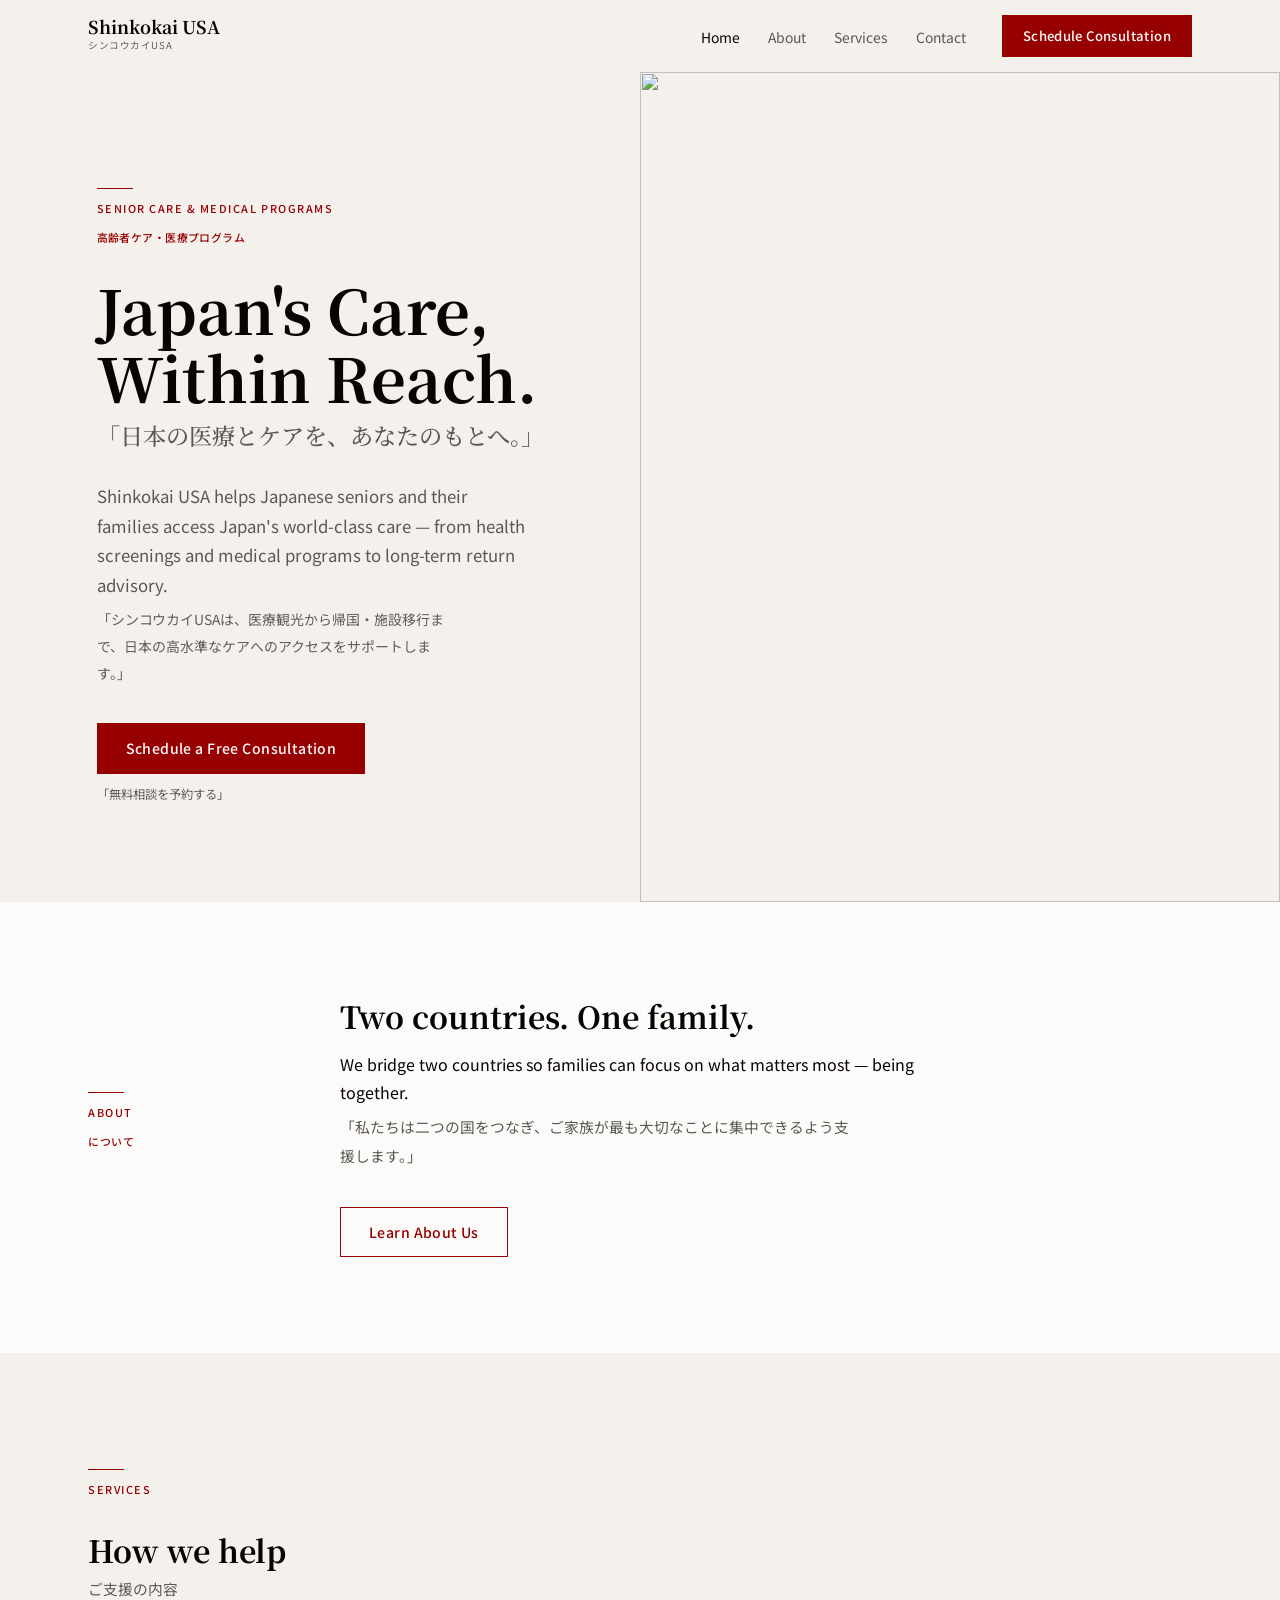
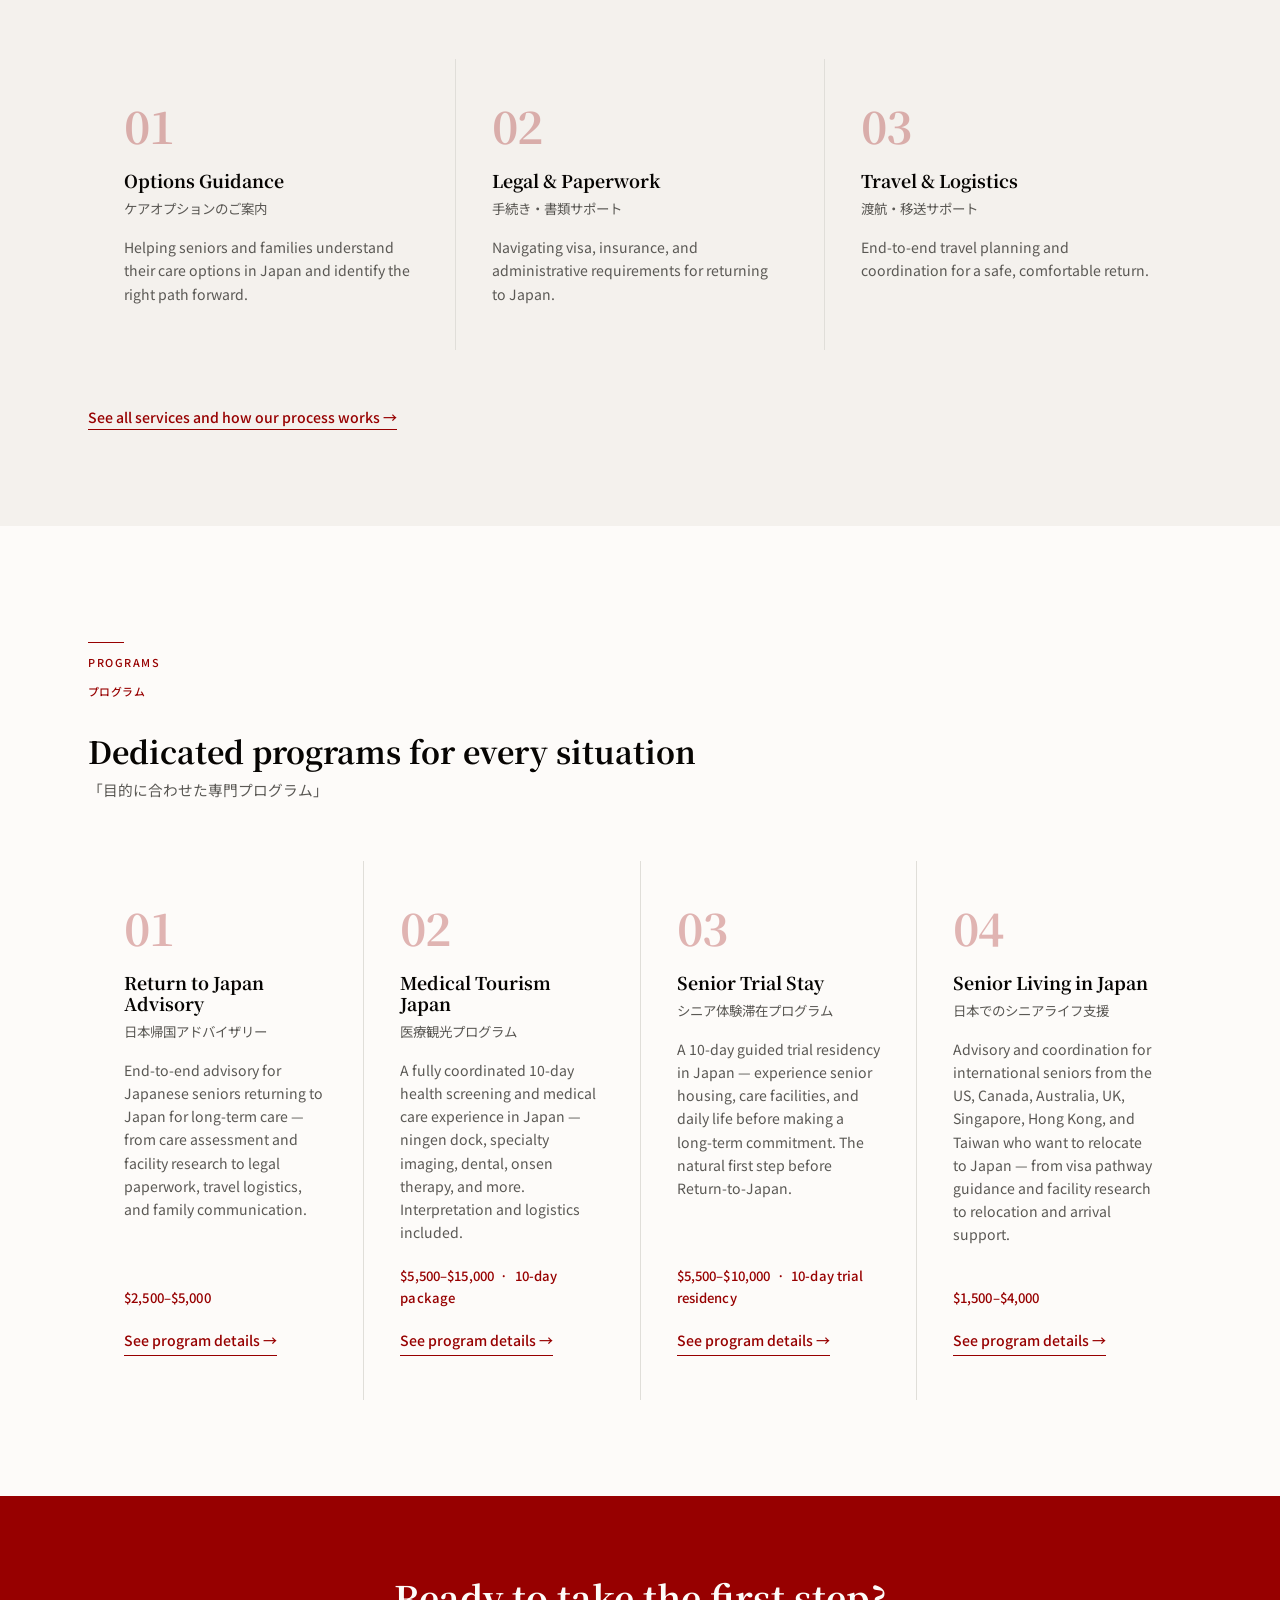
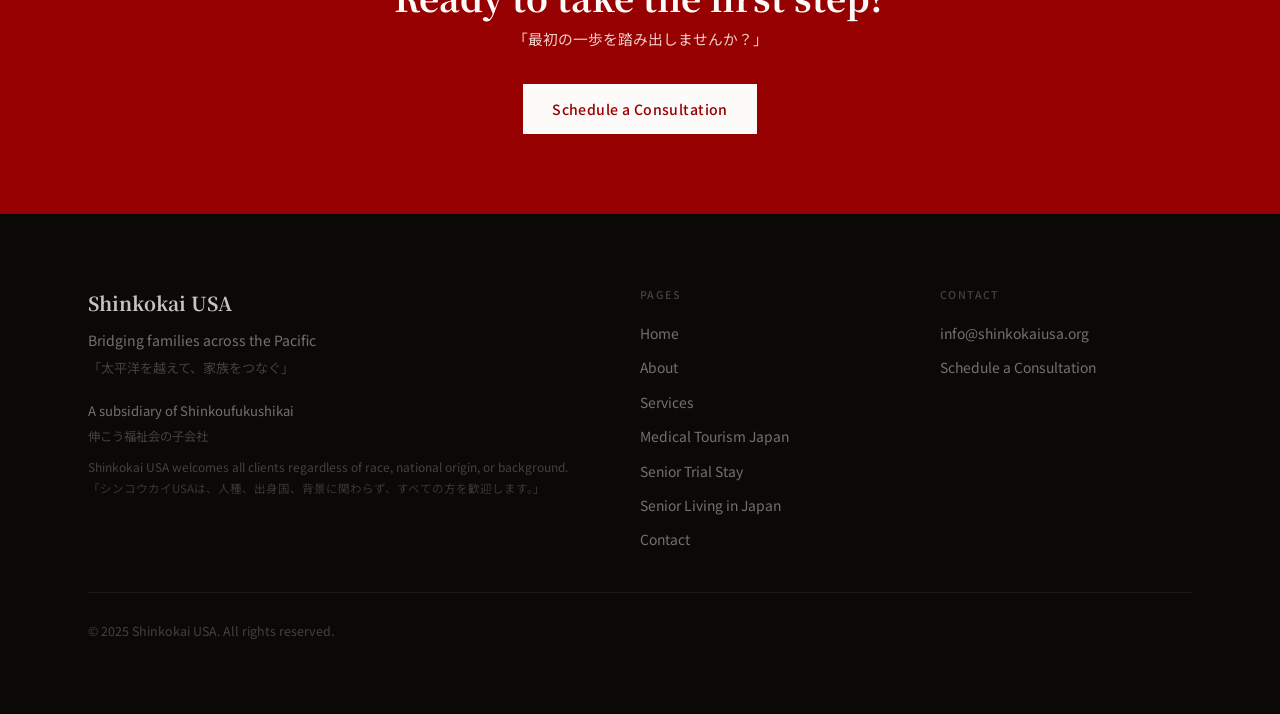
==== index.html @ 50899a68 "Add Senior Living in Japan page (fourth Tier 1 program) Create senior-living.html: 5-step advisory p" ====
<!DOCTYPE html>
<html lang="en">
<head>
  <meta charset="UTF-8">
  <meta name="viewport" content="width=device-width, initial-scale=1.0">
  <title>Shinkokai USA — Returning Home. With Dignity.</title>
  <meta name="description" content="Shinkokai USA helps Japanese seniors and their families navigate the journey back to Japan for senior care. Free consultation available in English and Japanese.">
  <link rel="preconnect" href="https://fonts.googleapis.com">
  <link rel="preconnect" href="https://fonts.gstatic.com" crossorigin>
  <link href="https://fonts.googleapis.com/css2?family=Noto+Sans+JP:wght@400;500;700&family=Noto+Serif+JP:wght@400;500;700&display=swap" rel="stylesheet">
  <link rel="stylesheet" href="css/style.css">
</head>
<body class="page-home">

  <!-- Navigation -->
  <header class="site-header" id="site-header" role="banner">
    <nav class="nav" aria-label="Main navigation">
      <div class="nav__inner container">
        <a href="index.html" class="nav__logo" aria-label="Shinkokai USA — home">
          <span class="nav__logo-en">Shinkokai USA</span>
          <span class="nav__logo-ja" lang="ja">シンコウカイUSA</span>
        </a>
        <button
          class="nav__hamburger"
          id="nav-hamburger"
          aria-expanded="false"
          aria-controls="nav-menu"
          aria-label="Open navigation menu"
        >
          <span></span>
          <span></span>
          <span></span>
        </button>
        <div class="nav__menu" id="nav-menu">
          <ul class="nav__links" role="list">
            <li><a href="index.html">Home</a></li>
            <li><a href="about.html">About</a></li>
            <li><a href="services.html">Services</a></li>
            <li><a href="contact.html">Contact</a></li>
          </ul>
          <a href="contact.html" class="btn btn--primary nav__cta">Schedule Consultation</a>
        </div>
        <div class="nav__backdrop" id="nav-backdrop" aria-hidden="true"></div>
      </div>
    </nav>
  </header>

  <main>

    <!-- Hero -->
    <section class="hero" aria-label="Introduction">
      <div class="hero__content container">
        <div class="hero__text">
          <span class="hero__eyebrow">Senior Care &amp; Medical Programs<br><span lang="ja" style="letter-spacing:0.04em;">高齢者ケア・医療プログラム</span></span>
          <h1 class="hero__h1">Japan's Care,<br>Within Reach.</h1>
          <p class="hero__h1-ja" lang="ja">「日本の医療とケアを、あなたのもとへ。」</p>
          <p class="hero__sub">Shinkokai USA helps Japanese seniors and their families access Japan's world-class care — from health screenings and medical programs to long-term return advisory.</p>
          <p class="hero__sub-ja lang-ja" lang="ja">「シンコウカイUSAは、医療観光から帰国・施設移行まで、日本の高水準なケアへのアクセスをサポートします。」</p>
          <div class="hero__actions">
            <a href="contact.html" class="btn btn--primary">Schedule a Free Consultation</a>
            <span class="hero__cta-ja" lang="ja">「無料相談を予約する」</span>
          </div>
        </div>
      </div>
      <div class="hero__image" aria-hidden="true">
        <img
          src="https://placehold.co/900x700/e8e0d8/999999?text=Photo"
          alt=""
          width="900"
          height="700"
          loading="eager"
        >
      </div>
    </section>

    <!-- About Brief -->
    <section class="home-about reveal" aria-label="About Shinkokai USA">
      <div class="container">
        <div class="home-about__inner">
          <div class="home-about__label-col">
            <span class="label" aria-hidden="true">About<br><span lang="ja" style="letter-spacing:0.06em;">について</span></span>
          </div>
          <div class="home-about__body">
            <h2>Two countries. One family.</h2>
            <p>We bridge two countries so families can focus on what matters most — being together.</p>
            <p class="lang-ja" lang="ja">「私たちは二つの国をつなぎ、ご家族が最も大切なことに集中できるよう支援します。」</p>
            <a href="about.html" class="btn btn--outline" style="margin-top: 8px;">Learn About Us</a>
          </div>
        </div>
      </div>
    </section>

    <!-- Services Preview -->
    <section class="services-preview" aria-label="Our services">
      <div class="container">
        <div class="services-preview__header reveal">
          <span class="label">Services</span>
          <h2>How we help</h2>
          <p class="lang-ja" lang="ja">ご支援の内容</p>
        </div>
        <div class="service-grid">
          <article class="service-card reveal">
            <p class="service-card__num" aria-hidden="true">01</p>
            <h3 class="service-card__title">Options Guidance</h3>
            <p class="service-card__title-ja lang-ja" lang="ja">ケアオプションのご案内</p>
            <p class="service-card__desc">Helping seniors and families understand their care options in Japan and identify the right path forward.</p>
          </article>
          <article class="service-card reveal reveal-d1">
            <p class="service-card__num" aria-hidden="true">02</p>
            <h3 class="service-card__title">Legal &amp; Paperwork</h3>
            <p class="service-card__title-ja lang-ja" lang="ja">手続き・書類サポート</p>
            <p class="service-card__desc">Navigating visa, insurance, and administrative requirements for returning to Japan.</p>
          </article>
          <article class="service-card reveal reveal-d2">
            <p class="service-card__num" aria-hidden="true">03</p>
            <h3 class="service-card__title">Travel &amp; Logistics</h3>
            <p class="service-card__title-ja lang-ja" lang="ja">渡航・移送サポート</p>
            <p class="service-card__desc">End-to-end travel planning and coordination for a safe, comfortable return.</p>
          </article>
        </div>
        <p class="services-cta-link reveal">
          <a href="services.html">See all services and how our process works &rarr;</a>
        </p>
      </div>
    </section>

    <!-- Programs Preview -->
    <section class="programs-preview" aria-label="Our programs">
      <div class="container">
        <div class="programs-preview__header reveal">
          <span class="label">Programs<br><span lang="ja" style="letter-spacing:0.04em;">プログラム</span></span>
          <h2>Dedicated programs for every situation</h2>
          <p class="lang-ja" lang="ja">「目的に合わせた専門プログラム」</p>
        </div>
        <div class="program-grid">

          <article class="program-card reveal">
            <p class="program-card__num" aria-hidden="true">01</p>
            <h3 class="program-card__title">Return to Japan Advisory</h3>
            <p class="program-card__title-ja lang-ja" lang="ja">日本帰国アドバイザリー</p>
            <p class="program-card__desc">End-to-end advisory for Japanese seniors returning to Japan for long-term care — from care assessment and facility research to legal paperwork, travel logistics, and family communication.</p>
            <p class="program-card__price">$2,500–$5,000</p>
            <a href="services.html" class="program-card__link">See program details →</a>
          </article>

          <article class="program-card reveal reveal-d1">
            <p class="program-card__num" aria-hidden="true">02</p>
            <h3 class="program-card__title">Medical Tourism Japan</h3>
            <p class="program-card__title-ja lang-ja" lang="ja">医療観光プログラム</p>
            <p class="program-card__desc">A fully coordinated 10-day health screening and medical care experience in Japan — ningen dock, specialty imaging, dental, onsen therapy, and more. Interpretation and logistics included.</p>
            <p class="program-card__price">$5,500–$15,000 &nbsp;·&nbsp; 10-day package</p>
            <a href="medical-tourism.html" class="program-card__link">See program details →</a>
          </article>

          <article class="program-card reveal reveal-d2">
            <p class="program-card__num" aria-hidden="true">03</p>
            <h3 class="program-card__title">Senior Trial Stay</h3>
            <p class="program-card__title-ja lang-ja" lang="ja">シニア体験滞在プログラム</p>
            <p class="program-card__desc">A 10-day guided trial residency in Japan — experience senior housing, care facilities, and daily life before making a long-term commitment. The natural first step before Return-to-Japan.</p>
            <p class="program-card__price">$5,500–$10,000 &nbsp;·&nbsp; 10-day trial residency</p>
            <a href="trial-stay.html" class="program-card__link">See program details →</a>
          </article>

          <article class="program-card reveal reveal-d3">
            <p class="program-card__num" aria-hidden="true">04</p>
            <h3 class="program-card__title">Senior Living in Japan</h3>
            <p class="program-card__title-ja lang-ja" lang="ja">日本でのシニアライフ支援</p>
            <p class="program-card__desc">Advisory and coordination for international seniors from the US, Canada, Australia, UK, Singapore, Hong Kong, and Taiwan who want to relocate to Japan — from visa pathway guidance and facility research to relocation and arrival support.</p>
            <p class="program-card__price">$1,500–$4,000</p>
            <a href="senior-living.html" class="program-card__link">See program details →</a>
          </article>

        </div>
      </div>
    </section>

    <!-- CTA Banner -->
    <section class="cta-banner reveal" aria-label="Schedule a consultation">
      <div class="container">
        <div class="cta-banner__inner">
          <h2>Ready to take the first step?</h2>
          <p class="lang-ja" lang="ja">「最初の一歩を踏み出しませんか？」</p>
          <a href="contact.html" class="btn btn--light">Schedule a Consultation</a>
        </div>
      </div>
    </section>

  </main>

  <!-- Footer -->
  <footer class="site-footer" role="contentinfo">
    <div class="container">
      <div class="footer__top">
        <div class="footer__brand-col">
          <p class="footer__brand-name">Shinkokai USA</p>
          <p class="footer__tagline">Bridging families across the Pacific</p>
          <p class="footer__tagline-ja" lang="ja">「太平洋を越えて、家族をつなぐ」</p>
          <p class="footer__partner">A subsidiary of Shinkoufukushikai</p>
          <p class="footer__partner-ja" lang="ja">伸こう福祉会の子会社</p>
          <p class="footer__nondiscrim">Shinkokai USA welcomes all clients regardless of race, national origin, or background.</p>
          <p class="footer__nondiscrim-ja" lang="ja">「シンコウカイUSAは、人種、出身国、背景に関わらず、すべての方を歓迎します。」</p>
        </div>
        <div>
          <p class="footer__col-title">Pages</p>
          <nav aria-label="Footer navigation">
            <div class="footer__nav-links">
              <a href="index.html">Home</a>
              <a href="about.html">About</a>
              <a href="services.html">Services</a>
              <a href="medical-tourism.html">Medical Tourism Japan</a>
              <a href="trial-stay.html">Senior Trial Stay</a>
              <a href="senior-living.html">Senior Living in Japan</a>
              <a href="contact.html">Contact</a>
            </div>
          </nav>
        </div>
        <div>
          <p class="footer__col-title">Contact</p>
          <div class="footer__nav-links">
            <a href="mailto:info@shinkokaiusa.org">info@shinkokaiusa.org</a>
            <a href="contact.html">Schedule a Consultation</a>
          </div>
        </div>
      </div>
      <div class="footer__bottom">
        <p>&copy; 2025 Shinkokai USA. All rights reserved.</p>
      </div>
    </div>
  </footer>

  <script src="js/main.js"></script>
</body>
</html>
---- css/style.css ----
/* ================================================================
   Shinkokai USA — Shared Stylesheet
   ================================================================ */

/* === Design Tokens ======================================== */
:root {
  --crimson:       oklch(42% 0.18  29);
  --crimson-dark:  oklch(36% 0.17  29);
  --crimson-tint:  oklch(96% 0.025 29);

  --surface:       oklch(99% 0.004 80);
  --surface-alt:   oklch(96% 0.007 80);
  --border:        oklch(90% 0.007 80);

  --text:          oklch(12% 0.008 80);
  --text-mid:      oklch(46% 0.006 80);
  --text-muted:    oklch(48% 0.005 80);

  --footer-bg:     oklch(14% 0.008 80);
  --footer-text:   oklch(82% 0.004 80);
  --footer-mid:    oklch(55% 0.004 80);
  --footer-muted:  oklch(38% 0.004 80);
  --footer-border: oklch(22% 0.006 80);

  --font-serif: 'Noto Serif JP', 'Georgia', serif;
  --font-sans:  'Noto Sans JP', system-ui, sans-serif;

  --space-h:   clamp(20px, 4vw, 48px);
  --section-v: clamp(60px, 8vw, 96px);
  --max-w:     1200px;
  --nav-h:     72px;

  --ease: cubic-bezier(0.16, 1, 0.3, 1);
}

/* === Reset ================================================ */
*, *::before, *::after { box-sizing: border-box; margin: 0; padding: 0; }

html {
  font-size: 16px;
  scroll-behavior: smooth;
  -webkit-text-size-adjust: 100%;
}

body {
  font-family: var(--font-sans);
  font-size: 1rem;
  line-height: 1.75;
  color: var(--text);
  background: var(--surface);
}

img, picture { max-width: 100%; height: auto; display: block; }
ul, ol { list-style: none; }
a { color: inherit; text-decoration: none; }
button { font-family: inherit; cursor: pointer; background: none; border: none; padding: 0; }

/* === Accessibility ======================================= */
:focus-visible {
  outline: 2px solid var(--crimson);
  outline-offset: 3px;
}

/* === Layout ============================================== */
.container {
  max-width: var(--max-w);
  margin-inline: auto;
  padding-inline: var(--space-h);
}

/* === Typography ========================================== */
h1, h2, h3, h4 {
  font-family: var(--font-serif);
  line-height: 1.2;
  color: var(--text);
}

p { max-width: 65ch; }

.lang-ja {
  display: block;
  font-size: 0.92em;
  line-height: 2;
  color: var(--text-mid);
}

/* === Section Label ======================================= */
.label {
  display: inline-flex;
  flex-direction: column;
  gap: 10px;
  font-family: var(--font-sans);
  font-size: 0.68rem;
  font-weight: 500;
  letter-spacing: 0.14em;
  text-transform: uppercase;
  color: var(--crimson);
  margin-bottom: 32px;
}

.label::before {
  content: '';
  width: 36px;
  height: 1px;
  background: var(--crimson);
}

/* === Buttons ============================================= */
.btn {
  display: inline-block;
  padding: 12px 28px;
  font-family: var(--font-sans);
  font-size: 0.88rem;
  font-weight: 500;
  letter-spacing: 0.03em;
  border: 1.5px solid transparent;
  cursor: pointer;
  text-align: center;
  transition:
    background 150ms var(--ease),
    color 150ms var(--ease),
    border-color 150ms var(--ease);
}

.btn--primary {
  background: var(--crimson);
  color: var(--surface);
  border-color: var(--crimson);
}

.btn--primary:hover,
.btn--primary:focus-visible {
  background: var(--crimson-dark);
  border-color: var(--crimson-dark);
}

.btn--outline {
  background: transparent;
  color: var(--crimson);
  border-color: var(--crimson);
}

.btn--outline:hover,
.btn--outline:focus-visible {
  background: var(--crimson);
  color: var(--surface);
}

.btn--light {
  background: var(--surface);
  color: var(--crimson);
  border-color: var(--surface);
}

.btn--light:hover,
.btn--light:focus-visible {
  background: var(--crimson-tint);
  border-color: var(--crimson-tint);
  color: var(--crimson-dark);
}

/* === Navigation ========================================== */
.site-header {
  position: fixed;
  inset: 0 0 auto;
  z-index: 200;
  height: var(--nav-h);
  transition: background 300ms ease, box-shadow 300ms ease;
}

.site-header.has-bg {
  background: var(--surface);
  box-shadow: 0 2px 12px rgba(0, 0, 0, 0.08);
}

.nav {
  height: 100%;
}

.nav__inner {
  display: flex;
  align-items: center;
  justify-content: space-between;
  gap: 24px;
  height: 100%;
}

.nav__logo {
  display: flex;
  flex-direction: column;
  gap: 2px;
  flex-shrink: 0;
}

.nav__logo-en {
  font-family: var(--font-serif);
  font-size: 1.1rem;
  font-weight: 700;
  color: var(--text);
  line-height: 1;
}

.nav__logo-ja {
  font-size: 0.6rem;
  color: var(--text-muted);
  letter-spacing: 0.06em;
}

.nav__menu {
  display: flex;
  align-items: center;
  gap: 36px;
}

.nav__links {
  display: flex;
  gap: 28px;
}

.nav__links a {
  font-size: 0.87rem;
  font-weight: 400;
  color: var(--text-mid);
  transition: color 150ms var(--ease);
}

.nav__links a:hover,
.nav__links a[aria-current="page"] {
  color: var(--text);
}

.nav__cta {
  font-size: 0.82rem;
  padding: 9px 20px;
}

.nav__hamburger {
  display: none;
  flex-direction: column;
  justify-content: center;
  gap: 5px;
  width: 40px;
  height: 40px;
  z-index: 210;
}

.nav__hamburger span {
  display: block;
  width: 22px;
  height: 1.5px;
  background: var(--text);
  transition: transform 200ms var(--ease), opacity 150ms var(--ease);
  transform-origin: center;
}

.nav__hamburger[aria-expanded="true"] span:nth-child(1) {
  transform: translateY(6.5px) rotate(45deg);
}
.nav__hamburger[aria-expanded="true"] span:nth-child(2) {
  opacity: 0;
}
.nav__hamburger[aria-expanded="true"] span:nth-child(3) {
  transform: translateY(-6.5px) rotate(-45deg);
}

.nav__backdrop {
  display: none;
  position: fixed;
  inset: 0;
  background: oklch(0% 0 0 / 0.3);
  z-index: 190;
  cursor: pointer;
}

.nav__backdrop.open { display: block; }

/* === Page Banner (inner pages) =========================== */
.page-banner {
  padding-top: calc(var(--nav-h) + 56px);
  padding-bottom: 56px;
  background: var(--surface-alt);
}

.page-banner h1 {
  font-size: clamp(2rem, 4.5vw, 3.2rem);
  margin-bottom: 6px;
}

.page-banner__sub {
  margin-top: 12px;
  font-size: 1.05rem;
  color: var(--text-mid);
  max-width: 60ch;
}

.page-banner__sub-ja {
  font-size: 0.9rem;
  line-height: 1.9;
  color: var(--text-muted);
  margin-top: 6px;
  max-width: 56ch;
}

/* === Hero (home) ========================================= */
.hero {
  min-height: 90vh;
  display: grid;
  grid-template-columns: 1fr 1fr;
  background: var(--surface-alt);
  padding-top: var(--nav-h);
  overflow: hidden;
}

.hero__content {
  display: flex;
  align-items: center;
}

.hero__text {
  padding-block: clamp(56px, 8vw, 96px);
  max-width: 560px;
}

.hero__eyebrow {
  display: inline-flex;
  flex-direction: column;
  gap: 10px;
  font-family: var(--font-sans);
  font-size: 0.68rem;
  font-weight: 500;
  letter-spacing: 0.14em;
  text-transform: uppercase;
  color: var(--crimson);
  margin-bottom: 28px;
}

.hero__eyebrow::before {
  content: '';
  width: 36px;
  height: 1px;
  background: var(--crimson);
}

.hero__h1 {
  font-size: clamp(2.4rem, 4.8vw, 3.8rem);
  line-height: 1.12;
  margin-bottom: 6px;
}

.hero__h1-ja {
  font-family: var(--font-serif);
  font-size: clamp(1.1rem, 2.2vw, 1.45rem);
  font-weight: 500;
  color: var(--text-mid);
  line-height: 1.6;
  margin-bottom: 28px;
  max-width: none;
}

.hero__sub {
  font-size: clamp(0.95rem, 1.4vw, 1.05rem);
  color: var(--text-mid);
  max-width: 48ch;
  margin-bottom: 6px;
}

.hero__sub-ja {
  font-size: 0.87rem;
  line-height: 1.95;
  color: var(--text-muted);
  max-width: 44ch;
  margin-bottom: 36px;
}

.hero__actions {
  display: flex;
  flex-direction: column;
  gap: 10px;
  align-items: flex-start;
}

.hero__cta-ja {
  font-size: 0.77rem;
  color: var(--text-muted);
}

.hero__image {
  position: relative;
  overflow: hidden;
  min-height: 400px;
}

.hero__image img {
  width: 100%;
  height: 100%;
  object-fit: cover;
}

/* === Home: About Brief =================================== */
.home-about {
  padding-block: var(--section-v);
}

.home-about__inner {
  display: grid;
  grid-template-columns: 180px 1fr;
  gap: clamp(32px, 6vw, 72px);
  align-items: center;
}

.home-about__body h2 {
  font-size: clamp(1.4rem, 2.5vw, 1.9rem);
  margin-bottom: 16px;
}

.home-about__body .lang-ja {
  margin-top: 6px;
  margin-bottom: 28px;
}

/* === Home: Services Preview ============================== */
.services-preview {
  padding-block: var(--section-v);
  background: var(--surface-alt);
}

.services-preview__header {
  margin-bottom: clamp(36px, 5vw, 56px);
}

.services-preview__header h2 {
  font-size: clamp(1.4rem, 2.5vw, 1.9rem);
  margin-bottom: 6px;
}

.service-grid {
  display: grid;
  grid-template-columns: repeat(3, 1fr);
  gap: 1px;
  background: var(--border);
}

.service-card {
  background: var(--surface-alt);
  padding: clamp(28px, 4vw, 44px) clamp(22px, 3vw, 36px);
}

.service-card__num {
  font-family: var(--font-serif);
  font-size: 2.8rem;
  font-weight: 700;
  color: var(--crimson);
  opacity: 0.28;
  line-height: 1;
  margin-bottom: 22px;
  letter-spacing: -0.02em;
}

.service-card__title {
  font-family: var(--font-serif);
  font-size: 1.1rem;
  font-weight: 700;
  margin-bottom: 4px;
}

.service-card__title-ja {
  font-size: 0.84rem;
  color: var(--text-mid);
  margin-bottom: 14px;
}

.service-card__desc {
  font-size: 0.88rem;
  color: var(--text-mid);
  max-width: 36ch;
  line-height: 1.65;
}

.services-cta-link {
  margin-top: clamp(36px, 5vw, 52px);
}

.services-cta-link a {
  font-size: 0.88rem;
  font-weight: 500;
  color: var(--crimson);
  border-bottom: 1px solid var(--crimson);
  padding-bottom: 2px;
  transition: opacity 150ms var(--ease);
}

.services-cta-link a:hover {
  opacity: 0.7;
}

/* === CTA Banner ========================================== */
.cta-banner {
  padding-block: clamp(56px, 7vw, 80px);
  background: var(--crimson);
}

.cta-banner__inner {
  display: flex;
  flex-direction: column;
  align-items: center;
  text-align: center;
  gap: 6px;
}

.cta-banner h2 {
  color: var(--surface);
  font-size: clamp(1.5rem, 3vw, 2.2rem);
}

.cta-banner .lang-ja {
  color: oklch(88% 0.04 29);
  margin-bottom: 24px;
}

/* === About Page ========================================== */
.about-section {
  padding-block: var(--section-v);
}

.about-section__inner {
  display: grid;
  grid-template-columns: 200px 1fr;
  gap: clamp(32px, 5vw, 64px);
  align-items: start;
}

.about-section__body p {
  font-size: 1.02rem;
  margin-bottom: 16px;
  max-width: 62ch;
}

.about-section__body p + .lang-ja {
  margin-top: -4px;
  margin-bottom: 16px;
}

.about-section__image {
  margin-top: 32px;
  overflow: hidden;
}

.about-section__image img {
  width: 100%;
  height: 280px;
  object-fit: cover;
}

.partner-placeholder {
  display: inline-flex;
  align-items: center;
  justify-content: center;
  padding: 16px 28px;
  border: 1px solid var(--border);
  background: var(--surface-alt);
  color: var(--text-muted);
  font-size: 0.8rem;
  margin-top: 24px;
  min-width: 200px;
}

/* === Services Page ======================================= */
.services-intro {
  padding-block: var(--section-v);
}

.services-intro__inner {
  display: grid;
  grid-template-columns: 1fr 1fr;
  gap: clamp(40px, 6vw, 80px);
  align-items: center;
}

.services-intro__body p {
  font-size: 1.08rem;
  color: var(--text-mid);
  max-width: 50ch;
  margin-bottom: 10px;
}

.services-crosslink {
  font-size: 0.88rem;
  color: var(--text-mid);
  margin-top: 16px;
  max-width: 52ch;
}

.services-crosslink a {
  color: var(--crimson);
  border-bottom: 1px solid var(--crimson);
  padding-bottom: 1px;
  transition: opacity 150ms var(--ease);
}

.services-crosslink a:hover { opacity: 0.7; }

.services-intro__image {
  overflow: hidden;
}

.services-intro__image img {
  width: 100%;
  height: 320px;
  object-fit: cover;
}

.services-steps {
  padding-block: var(--section-v);
  background: var(--surface-alt);
}

.services-steps__header {
  margin-bottom: clamp(40px, 5vw, 56px);
}

.services-steps__header h2 {
  font-size: clamp(1.4rem, 2.5vw, 1.9rem);
  margin-bottom: 6px;
}

.step-list {
  border-top: 1px solid var(--border);
}

.step {
  display: grid;
  grid-template-columns: 96px 1fr;
  gap: 32px;
  padding-block: 48px;
  border-bottom: 1px solid var(--border);
}

.step__num {
  font-family: var(--font-serif);
  font-size: 2.8rem;
  font-weight: 700;
  color: var(--crimson);
  opacity: 0.3;
  line-height: 1;
  padding-top: 4px;
  letter-spacing: -0.02em;
}

.step__title {
  font-size: clamp(1.05rem, 2vw, 1.3rem);
  margin-bottom: 4px;
}

.step__title-ja {
  font-size: 0.87rem;
  color: var(--text-mid);
  margin-bottom: 16px;
}

.step__desc {
  font-size: 0.95rem;
  color: var(--text-mid);
  max-width: 60ch;
  margin-bottom: 8px;
}

.step__desc-ja {
  font-size: 0.87rem;
  line-height: 1.95;
  color: var(--text-mid);
  max-width: 56ch;
}

/* === Contact Page ======================================== */
.contact-main {
  padding-block: var(--section-v);
}

.contact-main__inner {
  display: grid;
  grid-template-columns: 5fr 7fr;
  gap: clamp(48px, 7vw, 96px);
  align-items: start;
}

.contact-info {
  padding-top: 4px;
}

.contact-info__item {
  margin-bottom: 32px;
}

.contact-info__meta-label {
  font-size: 0.67rem;
  font-weight: 500;
  letter-spacing: 0.13em;
  text-transform: uppercase;
  color: var(--text-muted);
  margin-bottom: 6px;
}

.contact-info__value {
  font-size: 0.97rem;
  color: var(--text);
  max-width: none;
}

.contact-info__note {
  padding: 20px 22px;
  background: var(--surface-alt);
  border: 1px solid var(--border);
  font-size: 0.88rem;
  color: var(--text-mid);
  line-height: 1.65;
}

.contact-info__note p {
  max-width: none;
}

/* Contact form */
.form-group {
  margin-bottom: 20px;
}

.form-label {
  display: block;
  font-size: 0.84rem;
  font-weight: 500;
  color: var(--text);
  margin-bottom: 3px;
}

.form-label-ja {
  display: block;
  font-size: 0.75rem;
  color: var(--text-muted);
  margin-bottom: 6px;
  line-height: 1.4;
}

.form-optional {
  font-size: 0.72rem;
  color: var(--text-muted);
  font-weight: 400;
  margin-left: 4px;
}

.form-input,
.form-select,
.form-textarea {
  width: 100%;
  padding: 11px 14px;
  font-family: var(--font-sans);
  font-size: 0.93rem;
  color: var(--text);
  background: var(--surface);
  border: 1px solid var(--border);
  border-radius: 0;
  outline: none;
  transition: border-color 150ms var(--ease);
  -webkit-appearance: none;
  appearance: none;
}

.form-input::placeholder,
.form-textarea::placeholder {
  color: var(--text-muted);
}

.form-input:focus,
.form-select:focus,
.form-textarea:focus {
  border-color: var(--crimson);
}

.form-select {
  background-image: url("data:image/svg+xml,%3Csvg xmlns='http://www.w3.org/2000/svg' width='12' height='7' viewBox='0 0 12 7'%3E%3Cpolyline points='1,1 6,6 11,1' fill='none' stroke='%23888' stroke-width='1.5' stroke-linecap='round' stroke-linejoin='round'/%3E%3C/svg%3E");
  background-repeat: no-repeat;
  background-position: right 14px center;
  padding-right: 40px;
  cursor: pointer;
}

.form-textarea {
  min-height: 130px;
  resize: vertical;
  line-height: 1.65;
}

.form-submit-row {
  margin-top: 8px;
}

.form-submit-row .btn {
  width: 100%;
  padding: 14px;
  font-size: 0.92rem;
}

.form-note {
  margin-top: 14px;
  font-size: 0.8rem;
  color: var(--text-muted);
  max-width: none;
}

.form-note-ja {
  font-size: 0.76rem;
  color: var(--text-muted);
  line-height: 1.7;
  margin-top: 3px;
}

.form-success {
  display: none;
  padding: 32px 28px;
  background: var(--crimson-tint);
  border: 1px solid oklch(87% 0.06 29);
  text-align: center;
}

.form-success.visible {
  display: block;
}

.form-success h3 {
  font-size: 1.1rem;
  color: var(--crimson);
  margin-bottom: 10px;
}

.form-success p {
  font-size: 0.9rem;
  color: var(--text-mid);
  max-width: 44ch;
  margin-inline: auto;
}

/* === Footer ============================================== */
.site-footer {
  background: var(--footer-bg);
  padding-block: clamp(48px, 6vw, 72px);
}

.footer__top {
  display: grid;
  grid-template-columns: 2fr 1fr 1fr;
  gap: 48px;
  padding-bottom: 40px;
  border-bottom: 1px solid var(--footer-border);
  margin-bottom: 28px;
}

.footer__brand-name {
  font-family: var(--font-serif);
  font-size: 1.2rem;
  font-weight: 700;
  color: var(--footer-text);
  margin-bottom: 8px;
  max-width: none;
}

.footer__tagline {
  font-size: 0.88rem;
  color: var(--footer-mid);
  max-width: 36ch;
}

.footer__tagline-ja {
  font-size: 0.82rem;
  color: var(--footer-muted);
  margin-top: 4px;
  max-width: none;
}

.footer__partner {
  font-size: 0.82rem;
  color: var(--footer-mid);
  margin-top: 20px;
  max-width: none;
}

.footer__partner-ja {
  font-size: 0.77rem;
  color: var(--footer-muted);
  margin-top: 3px;
  max-width: none;
}

.footer__col-title {
  font-size: 0.67rem;
  font-weight: 500;
  letter-spacing: 0.13em;
  text-transform: uppercase;
  color: var(--footer-muted);
  margin-bottom: 16px;
  max-width: none;
}

.footer__nav-links {
  display: flex;
  flex-direction: column;
  gap: 10px;
}

.footer__nav-links a {
  font-size: 0.87rem;
  color: var(--footer-mid);
  transition: color 150ms var(--ease);
  display: block;
}

.footer__nav-links a:hover {
  color: var(--footer-text);
}

.footer__nondiscrim {
  font-size: 0.75rem;
  color: var(--footer-muted);
  margin-top: 10px;
  max-width: none;
  line-height: 1.6;
}

.footer__nondiscrim-ja {
  font-size: 0.72rem;
  color: oklch(34% 0.004 80);
  margin-top: 3px;
  max-width: none;
  line-height: 1.6;
}

.footer__bottom {
  font-size: 0.78rem;
  color: var(--footer-muted);
}

.footer__bottom p { max-width: none; }

/* === Page Banner: Pricing note =========================== */
.page-banner__price {
  font-size: 0.88rem;
  font-weight: 500;
  color: var(--crimson);
  margin-top: 16px;
  max-width: 60ch;
}

.page-banner__price-ja {
  font-size: 0.8rem;
  color: var(--text-muted);
  margin-top: 4px;
  max-width: 56ch;
}

/* === Programs Preview (Home) ============================= */
.programs-preview {
  padding-block: var(--section-v);
}

.programs-preview__header {
  margin-bottom: clamp(36px, 5vw, 56px);
}

.programs-preview__header h2 {
  font-size: clamp(1.4rem, 2.5vw, 1.9rem);
  margin-bottom: 6px;
}

.program-grid {
  display: grid;
  grid-template-columns: repeat(auto-fill, minmax(260px, 1fr));
  gap: 1px;
  background: var(--border);
}

.program-card {
  background: var(--surface);
  padding: clamp(28px, 4vw, 44px) clamp(22px, 3vw, 36px);
  display: flex;
  flex-direction: column;
}

.program-card__num {
  font-family: var(--font-serif);
  font-size: 2.8rem;
  font-weight: 700;
  color: var(--crimson);
  opacity: 0.28;
  line-height: 1;
  margin-bottom: 22px;
  letter-spacing: -0.02em;
}

.program-card__title {
  font-family: var(--font-serif);
  font-size: 1.1rem;
  font-weight: 700;
  margin-bottom: 4px;
}

.program-card__title-ja {
  font-size: 0.84rem;
  color: var(--text-mid);
  margin-bottom: 14px;
}

.program-card__desc {
  font-size: 0.88rem;
  color: var(--text-mid);
  line-height: 1.65;
  margin-bottom: 20px;
  flex: 1;
}

.program-card__price {
  font-size: 0.82rem;
  font-weight: 500;
  color: var(--crimson);
  margin-bottom: 18px;
  letter-spacing: 0.01em;
}

.program-card__link {
  font-size: 0.88rem;
  font-weight: 500;
  color: var(--crimson);
  border-bottom: 1px solid var(--crimson);
  padding-bottom: 2px;
  align-self: flex-start;
  transition: opacity 150ms var(--ease);
}

.program-card__link:hover { opacity: 0.7; }

/* === Scroll Reveal ======================================= */
.reveal {
  opacity: 0;
  transform: translateY(24px);
}

.reveal.in-view {
  opacity: 1;
  transform: translateY(0);
}

@media (prefers-reduced-motion: no-preference) {
  .reveal {
    transition: opacity 0.6s ease-out, transform 0.6s ease-out;
  }

  .reveal-d1 { transition-delay: 0.1s; }
  .reveal-d2 { transition-delay: 0.2s; }
  .reveal-d3 { transition-delay: 0.3s; }
}

/* === Hero Load Animation ================================= */
.hero-load {
  opacity: 0;
  transform: translateY(20px);
}

.hero-load.in {
  opacity: 1;
  transform: translateY(0);
}

@media (prefers-reduced-motion: no-preference) {
  .hero-load {
    transition: opacity 0.6s ease-out, transform 0.6s ease-out;
  }
}

/* === Responsive ========================================== */
@media (max-width: 960px) {
  .hero {
    grid-template-columns: 1fr;
    min-height: auto;
  }

  .hero__image {
    height: 300px;
    order: -1;
    min-height: auto;
  }

  .hero__text {
    padding-block: 48px 64px;
    max-width: 100%;
  }

  .home-about__inner {
    grid-template-columns: 1fr;
    gap: 32px;
  }

  .service-grid {
    grid-template-columns: 1fr;
  }

  .about-section__inner {
    grid-template-columns: 1fr;
    gap: 20px;
  }

  .services-intro__inner {
    grid-template-columns: 1fr;
  }

  .contact-main__inner {
    grid-template-columns: 1fr;
  }

  .footer__top {
    grid-template-columns: 1fr 1fr;
    row-gap: 32px;
  }

  .footer__brand-col {
    grid-column: 1 / -1;
  }
}

@media (max-width: 768px) {
  .nav__hamburger {
    display: flex;
  }

  .nav__menu {
    position: fixed;
    top: 0;
    right: -100%;
    width: min(300px, 88vw);
    height: 100dvh;
    background: var(--surface);
    flex-direction: column;
    justify-content: center;
    align-items: flex-start;
    padding: 80px 40px 40px;
    box-shadow: -8px 0 32px oklch(0% 0 0 / 0.08);
    transition: right 260ms var(--ease);
    gap: 40px;
    z-index: 200;
  }

  .nav__menu.open {
    right: 0;
  }

  .nav__links {
    flex-direction: column;
    gap: 18px;
  }

  .nav__links a {
    font-size: 1.1rem;
    color: var(--text);
  }

  .nav__cta {
    font-size: 0.9rem;
    padding: 12px 24px;
  }

  .step {
    grid-template-columns: 64px 1fr;
    gap: 20px;
    padding-block: 36px;
  }

  .step__num {
    font-size: 2rem;
  }

  .footer__top {
    grid-template-columns: 1fr;
    gap: 28px;
  }

  .footer__brand-col {
    grid-column: auto;
  }
}

@media (max-width: 480px) {
  .step {
    grid-template-columns: 1fr;
    gap: 10px;
    padding-block: 32px;
  }

  .step__num {
    font-size: 1.6rem;
  }

  .cta-banner__inner {
    align-items: flex-start;
    text-align: left;
  }

  .hero__actions .btn {
    width: 100%;
    text-align: center;
  }

  .hero__h1-ja,
  .hero__sub-ja {
    max-width: 100%;
  }
}
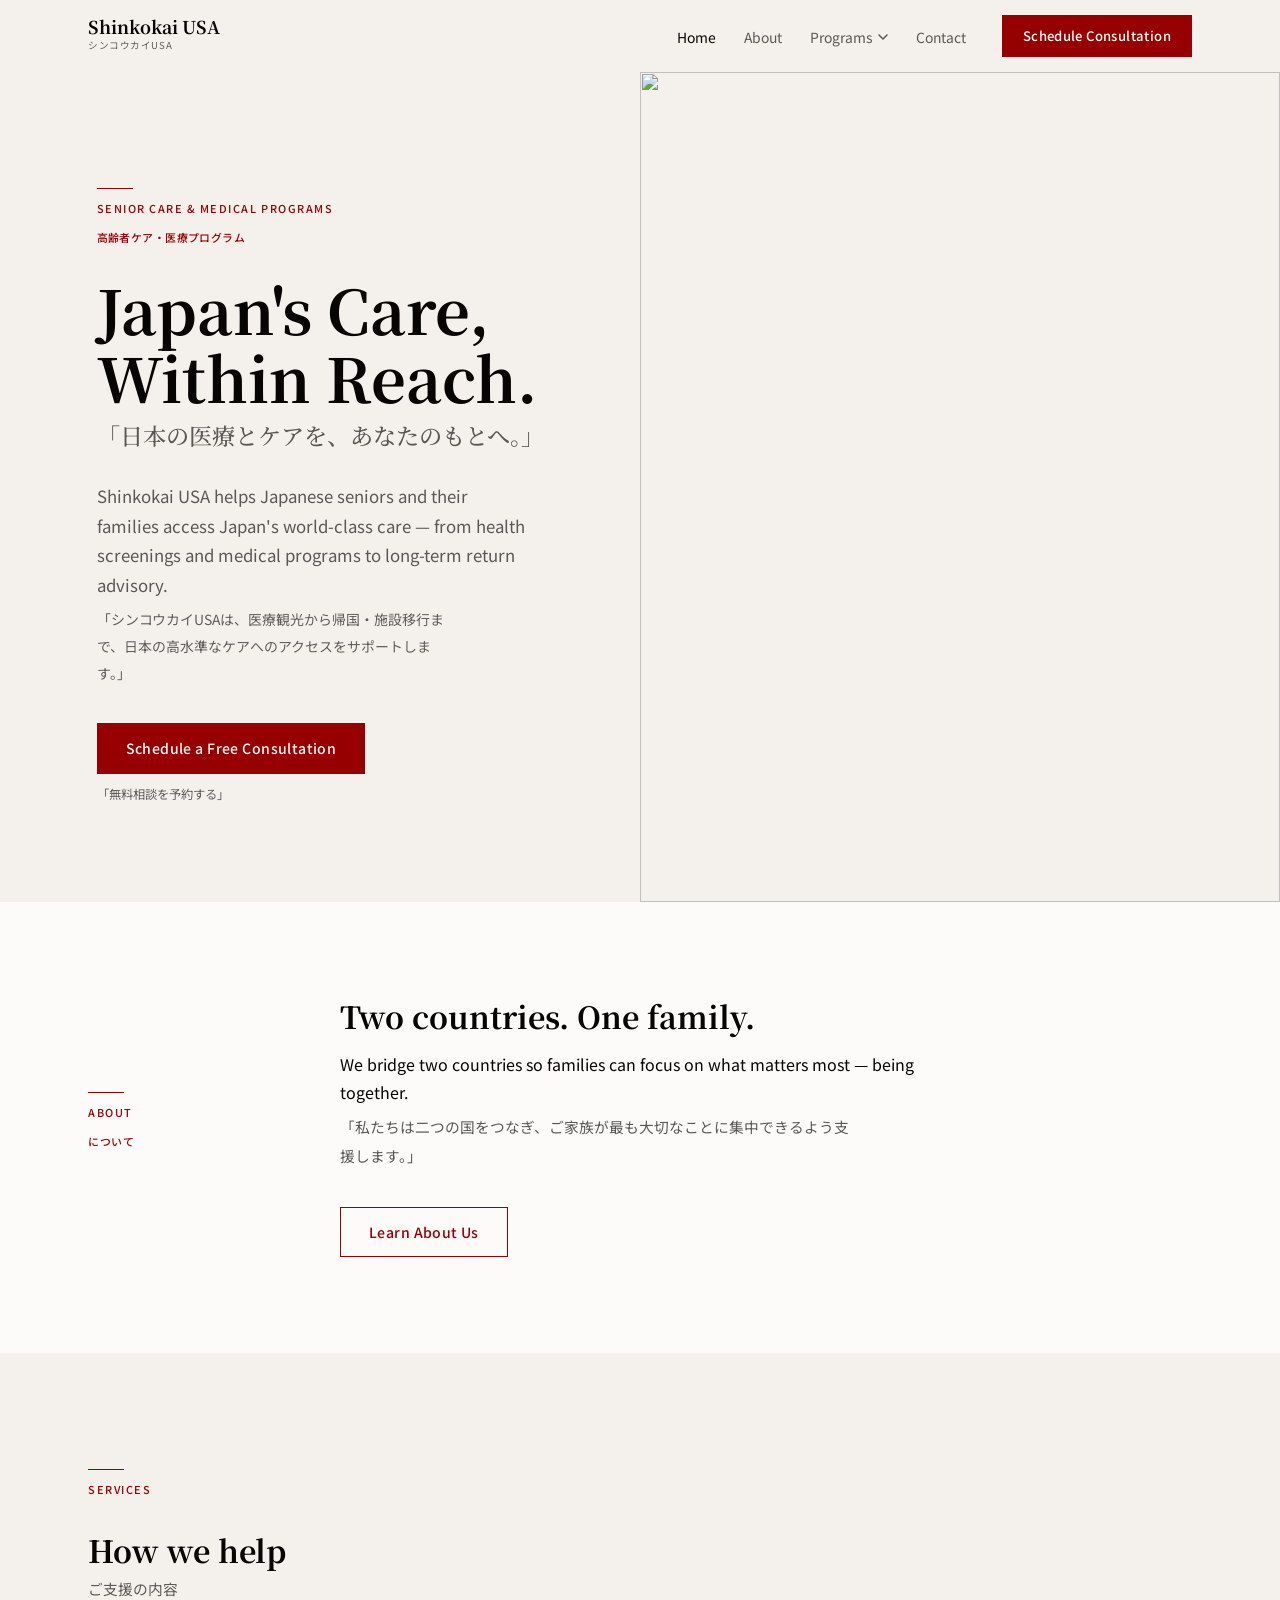
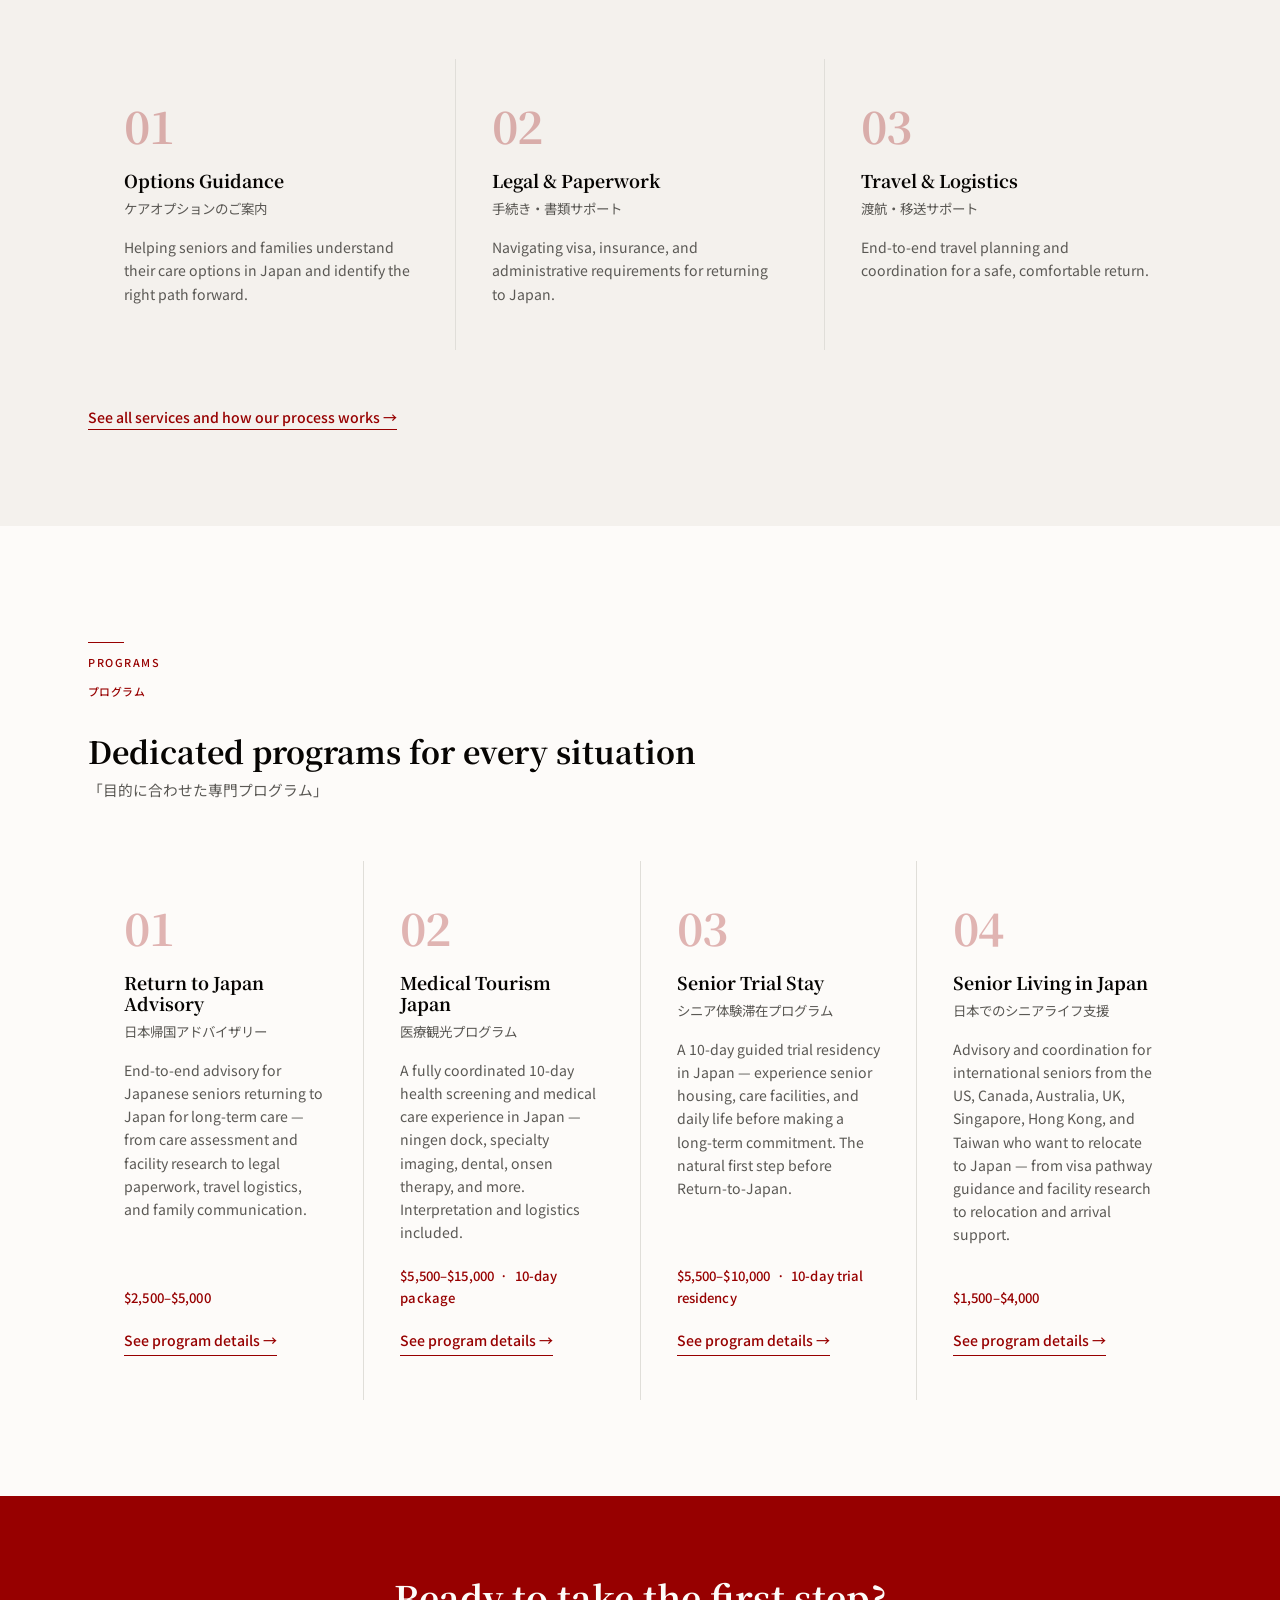
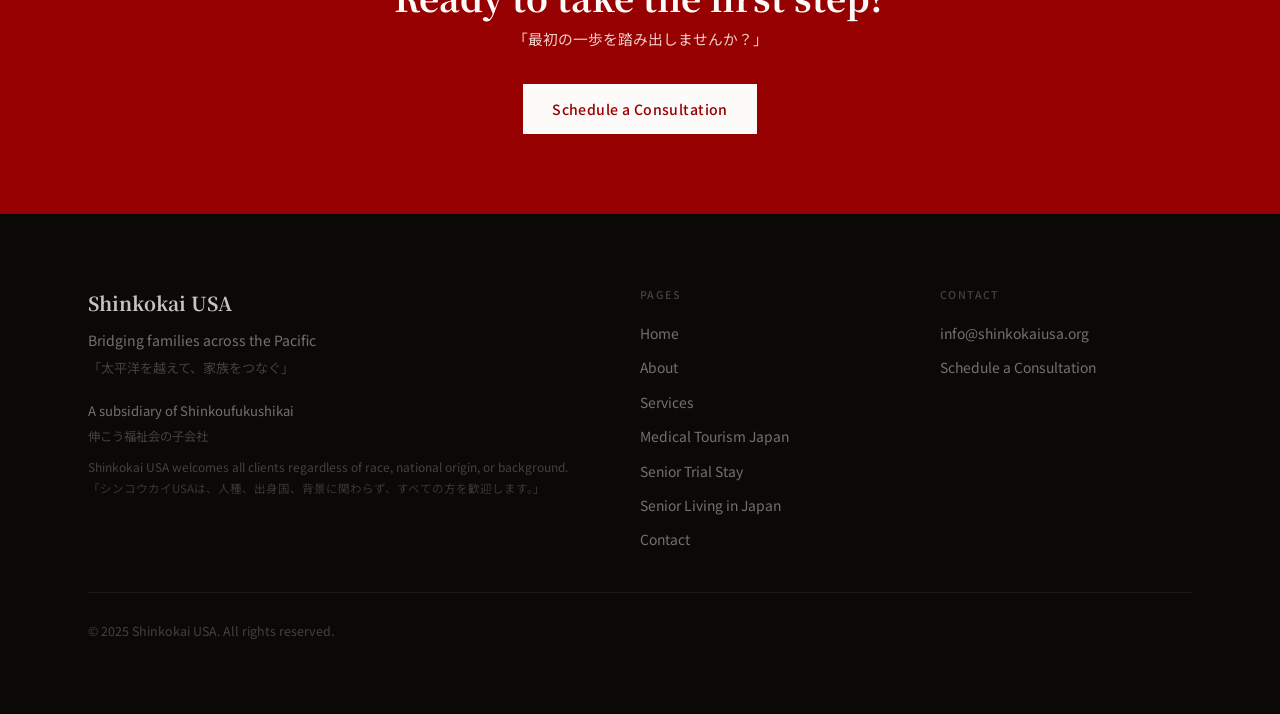
==== commit 55c30d52: "Nav upgrade: Services becomes Programs dropdown across all pages Replace flat Services nav link with" ====
--- a/index.html
+++ b/index.html
@@ -35,7 +35,18 @@
           <ul class="nav__links" role="list">
             <li><a href="index.html">Home</a></li>
             <li><a href="about.html">About</a></li>
-            <li><a href="services.html">Services</a></li>
+            <li class="nav__item nav__item--has-dropdown">
+              <button class="nav__dropdown-trigger" aria-expanded="false" aria-haspopup="true">
+                Programs
+                <svg class="nav__chevron" width="10" height="6" viewBox="0 0 10 6" aria-hidden="true" focusable="false"><polyline points="1,1 5,5 9,1" fill="none" stroke="currentColor" stroke-width="1.5" stroke-linecap="round" stroke-linejoin="round"/></svg>
+              </button>
+              <div class="nav__dropdown">
+                <a href="services.html">Return to Japan Advisory</a>
+                <a href="medical-tourism.html">Medical Tourism Japan</a>
+                <a href="trial-stay.html">Senior Trial Stay</a>
+                <a href="senior-living.html">Senior Living in Japan</a>
+              </div>
+            </li>
             <li><a href="contact.html">Contact</a></li>
           </ul>
           <a href="contact.html" class="btn btn--primary nav__cta">Schedule Consultation</a>
--- a/css/style.css
+++ b/css/style.css
@@ -229,6 +229,77 @@
   color: var(--text);
 }
 
+/* Dropdown nav */
+.nav__item {
+  position: relative;
+}
+
+.nav__dropdown-trigger {
+  display: inline-flex;
+  align-items: center;
+  gap: 5px;
+  background: none;
+  border: none;
+  padding: 0;
+  font-size: 0.87rem;
+  font-weight: 400;
+  color: var(--text-mid);
+  cursor: pointer;
+  transition: color 150ms var(--ease);
+}
+
+.nav__dropdown-trigger:hover,
+.nav__item--active .nav__dropdown-trigger {
+  color: var(--text);
+}
+
+.nav__chevron {
+  flex-shrink: 0;
+  transition: transform 200ms var(--ease);
+}
+
+.nav__item--open .nav__chevron {
+  transform: rotate(180deg);
+}
+
+.nav__dropdown {
+  position: absolute;
+  top: calc(100% + 14px);
+  left: -18px;
+  min-width: 220px;
+  background: var(--surface);
+  border: 1px solid var(--border);
+  box-shadow: 0 8px 24px rgba(0, 0, 0, 0.08);
+  padding: 6px 0;
+  opacity: 0;
+  visibility: hidden;
+  transform: translateY(-6px);
+  transition: opacity 180ms var(--ease), transform 180ms var(--ease), visibility 0s 180ms;
+  z-index: 200;
+}
+
+.nav__item--open .nav__dropdown {
+  opacity: 1;
+  visibility: visible;
+  transform: translateY(0);
+  transition: opacity 180ms var(--ease), transform 180ms var(--ease);
+}
+
+.nav__dropdown a {
+  display: block;
+  padding: 10px 18px;
+  font-size: 0.88rem;
+  color: var(--text);
+  white-space: nowrap;
+  transition: color 120ms var(--ease), background 120ms var(--ease);
+}
+
+.nav__dropdown a:hover,
+.nav__dropdown a[aria-current="page"] {
+  color: var(--crimson);
+  background: var(--surface-alt);
+}
+
 .nav__cta {
   font-size: 0.82rem;
   padding: 9px 20px;
@@ -1159,6 +1230,40 @@
     color: var(--text);
   }
 
+  .nav__dropdown-trigger {
+    width: 100%;
+    font-size: 1.1rem;
+    color: var(--text);
+    justify-content: space-between;
+  }
+
+  .nav__dropdown {
+    position: static;
+    opacity: 1;
+    visibility: hidden;
+    transform: none;
+    box-shadow: none;
+    border: none;
+    border-left: 2px solid var(--border);
+    padding: 4px 0 4px 12px;
+    margin-top: 4px;
+    max-height: 0;
+    overflow: hidden;
+    transition: max-height 250ms var(--ease);
+  }
+
+  .nav__item--open .nav__dropdown {
+    visibility: visible;
+    max-height: 300px;
+  }
+
+  .nav__dropdown a {
+    padding: 8px 0;
+    font-size: 1rem;
+    white-space: normal;
+    background: none;
+  }
+
   .nav__cta {
     font-size: 0.9rem;
     padding: 12px 24px;
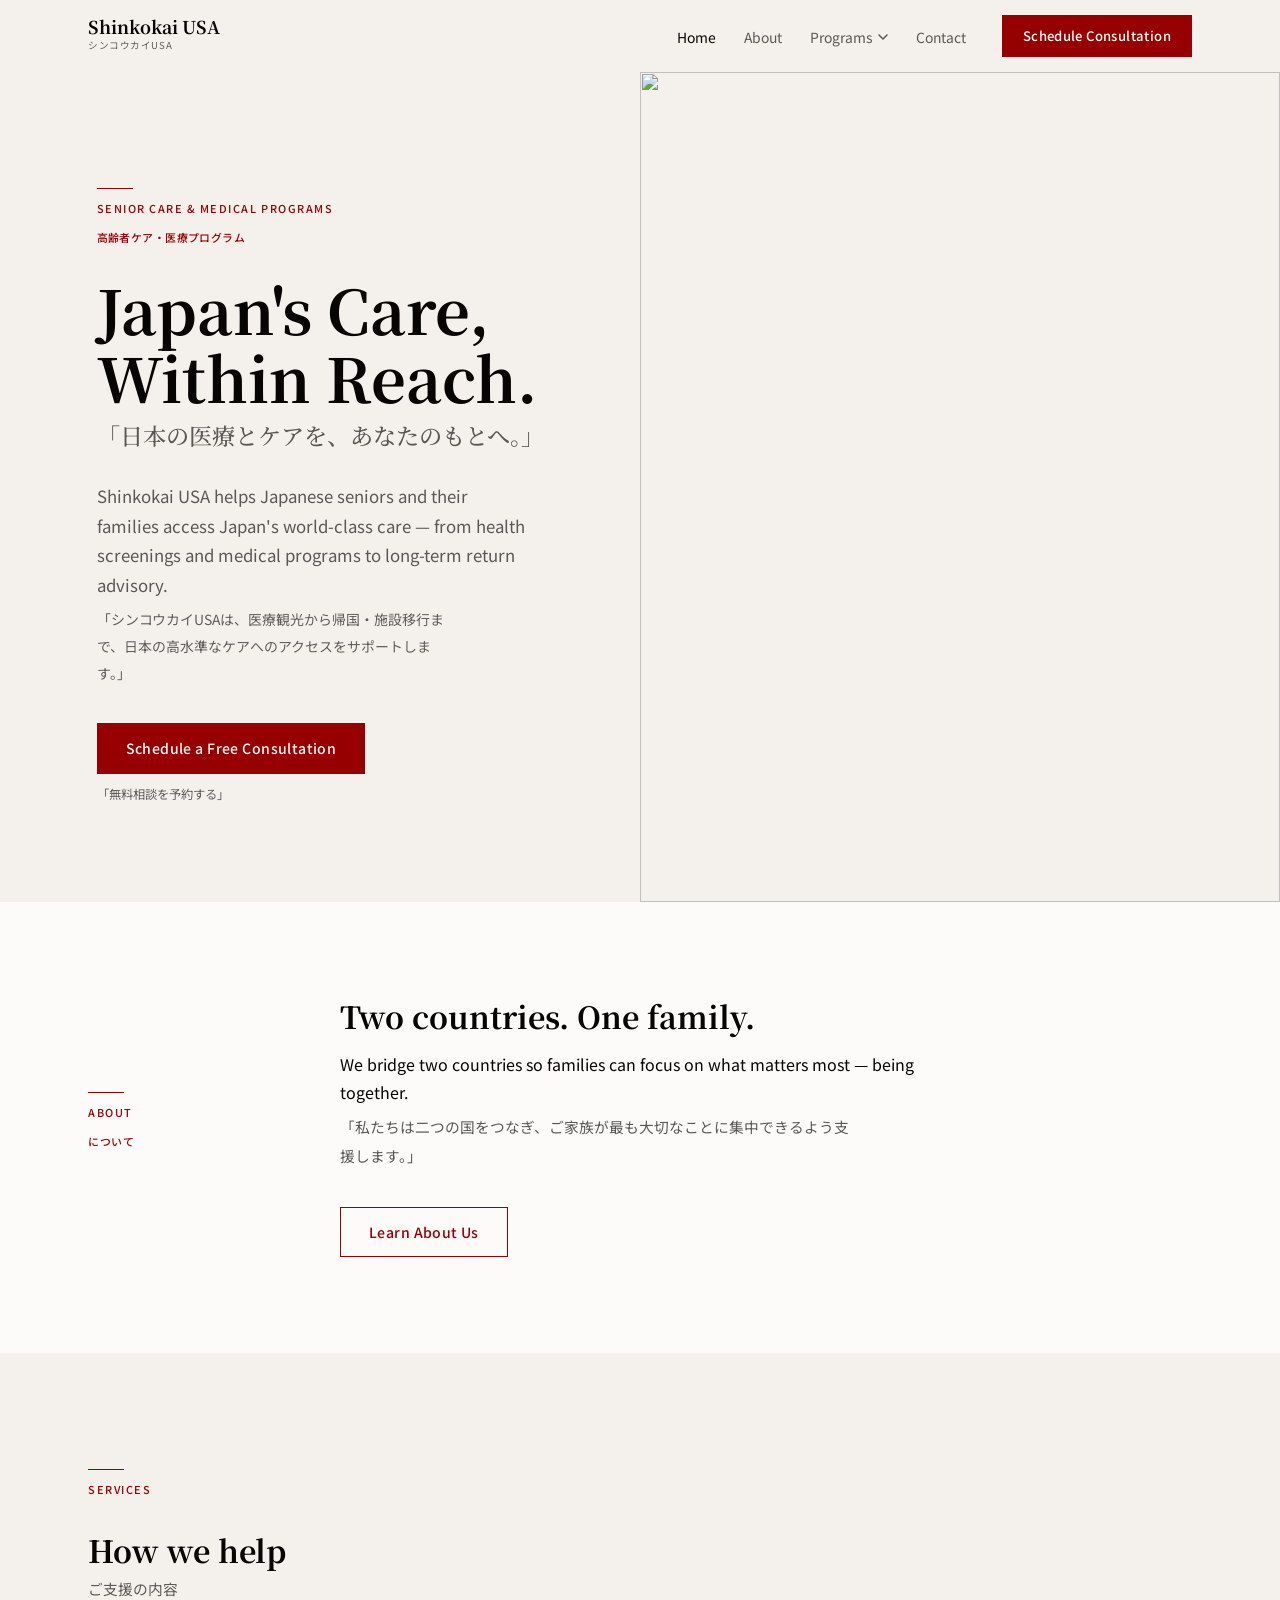
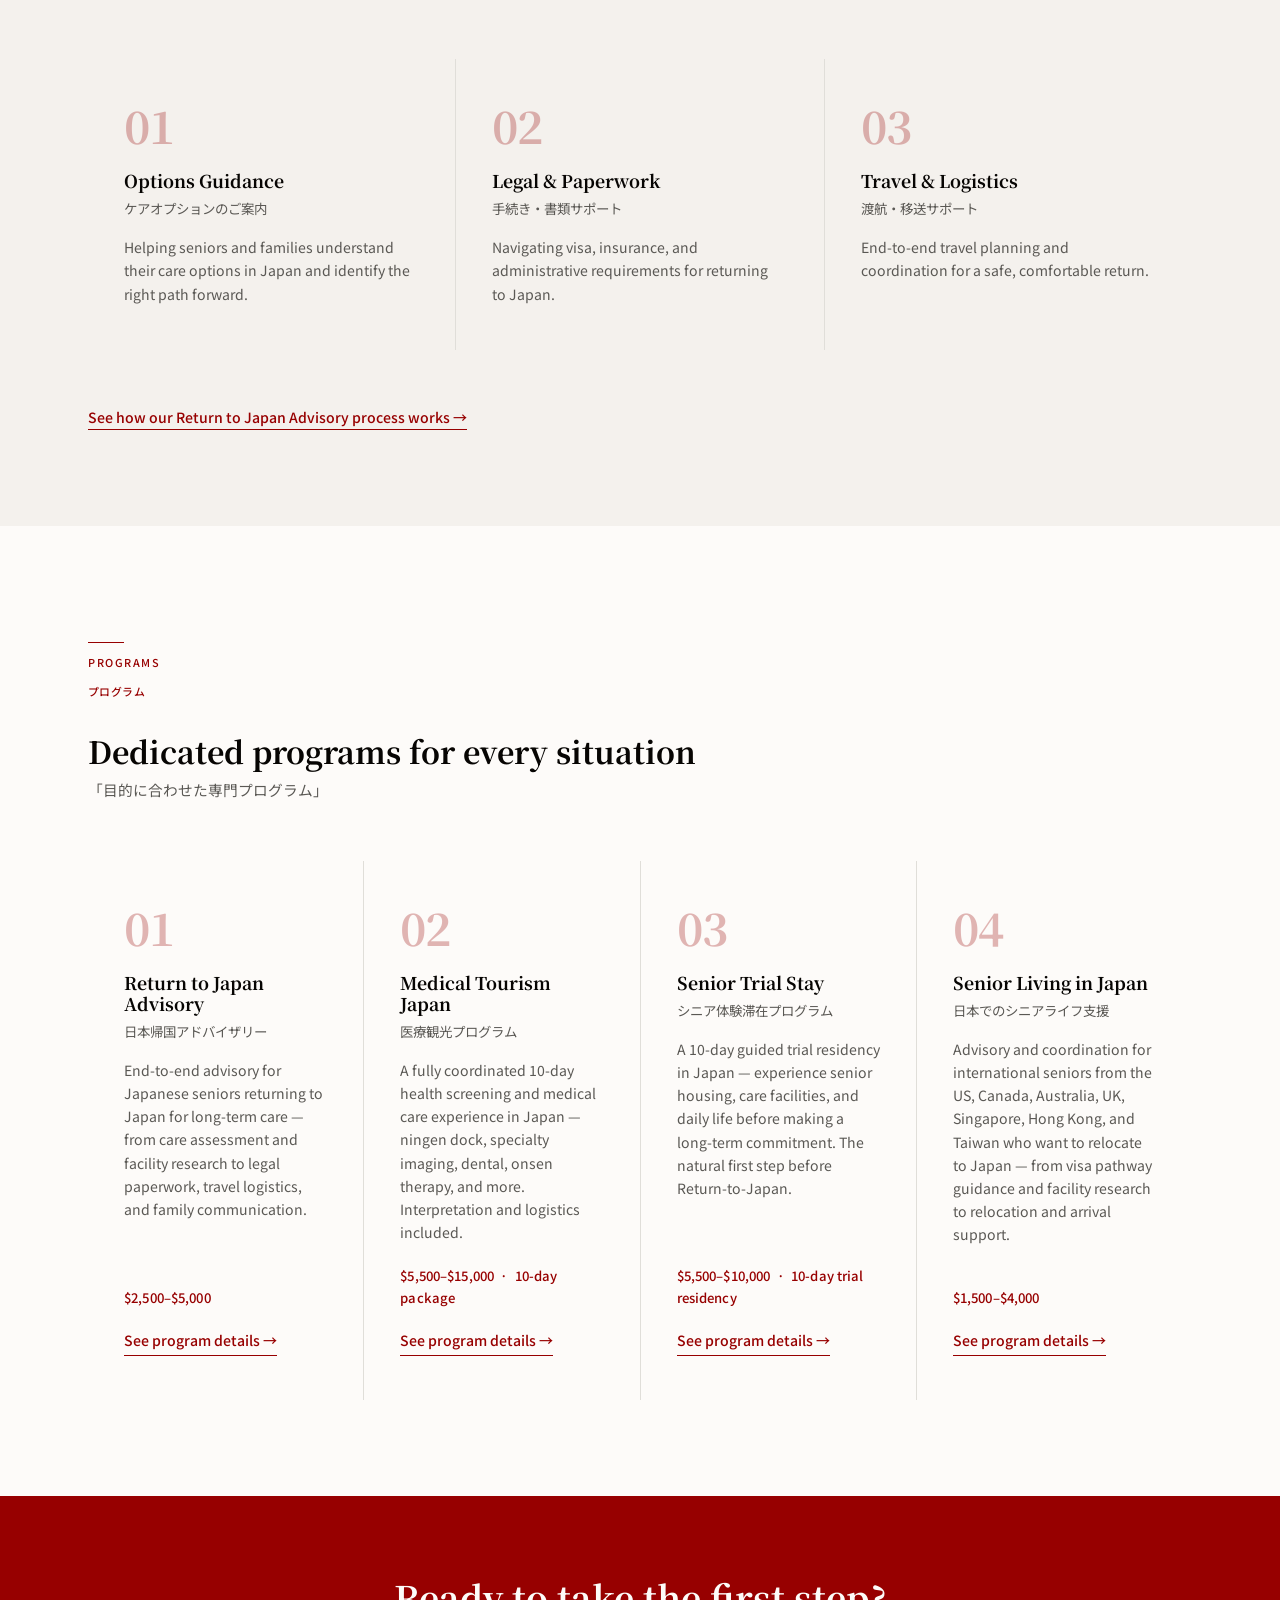
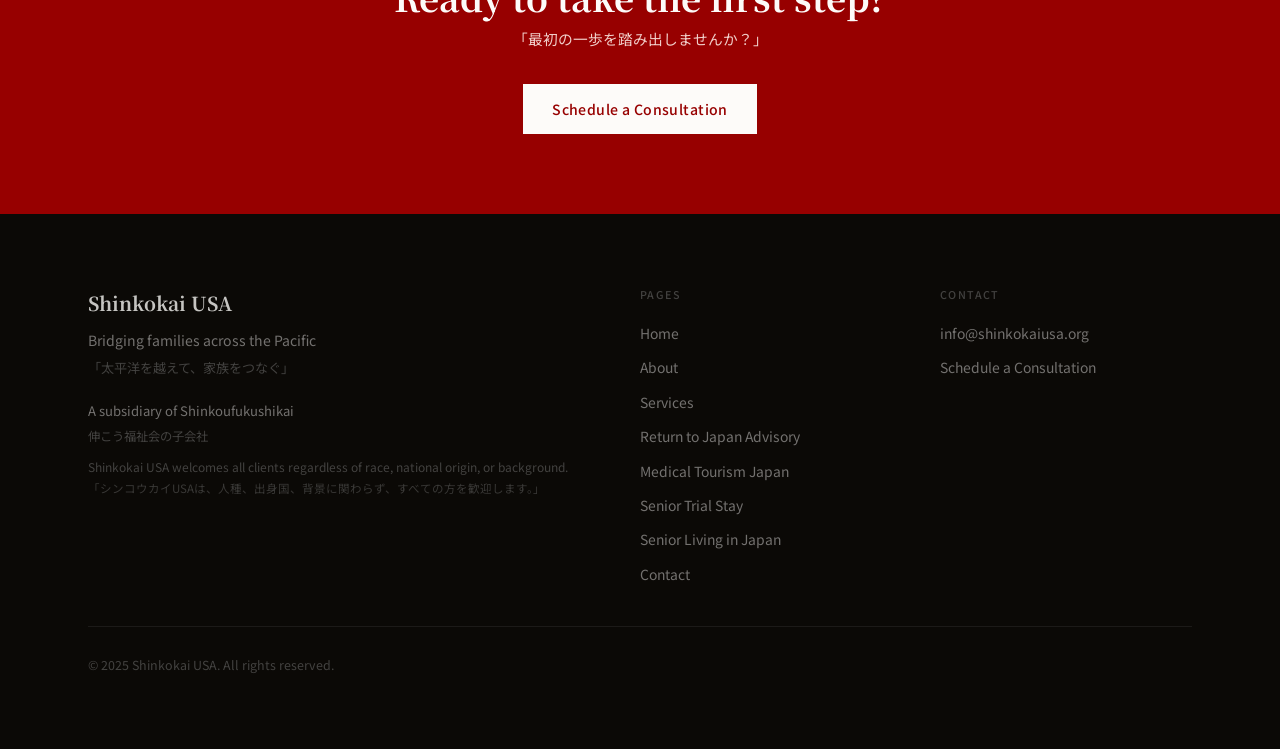
==== commit ee4f7e6b: "Split Return-to-Japan into its own page; rebuild services.html as hub Create return-to-japan.html wi" ====
--- a/index.html
+++ b/index.html
@@ -41,7 +41,7 @@
                 <svg class="nav__chevron" width="10" height="6" viewBox="0 0 10 6" aria-hidden="true" focusable="false"><polyline points="1,1 5,5 9,1" fill="none" stroke="currentColor" stroke-width="1.5" stroke-linecap="round" stroke-linejoin="round"/></svg>
               </button>
               <div class="nav__dropdown">
-                <a href="services.html">Return to Japan Advisory</a>
+                <a href="return-to-japan.html">Return to Japan Advisory</a>
                 <a href="medical-tourism.html">Medical Tourism Japan</a>
                 <a href="trial-stay.html">Senior Trial Stay</a>
                 <a href="senior-living.html">Senior Living in Japan</a>
@@ -130,7 +130,7 @@
           </article>
         </div>
         <p class="services-cta-link reveal">
-          <a href="services.html">See all services and how our process works &rarr;</a>
+          <a href="return-to-japan.html">See how our Return to Japan Advisory process works &rarr;</a>
         </p>
       </div>
     </section>
@@ -151,7 +151,7 @@
             <p class="program-card__title-ja lang-ja" lang="ja">日本帰国アドバイザリー</p>
             <p class="program-card__desc">End-to-end advisory for Japanese seniors returning to Japan for long-term care — from care assessment and facility research to legal paperwork, travel logistics, and family communication.</p>
             <p class="program-card__price">$2,500–$5,000</p>
-            <a href="services.html" class="program-card__link">See program details →</a>
+            <a href="return-to-japan.html" class="program-card__link">See program details →</a>
           </article>
 
           <article class="program-card reveal reveal-d1">
@@ -218,6 +218,7 @@
               <a href="index.html">Home</a>
               <a href="about.html">About</a>
               <a href="services.html">Services</a>
+              <a href="return-to-japan.html">Return to Japan Advisory</a>
               <a href="medical-tourism.html">Medical Tourism Japan</a>
               <a href="trial-stay.html">Senior Trial Stay</a>
               <a href="senior-living.html">Senior Living in Japan</a>
--- a/css/style.css
+++ b/css/style.css
@@ -1106,6 +1106,106 @@
 
 .program-card__link:hover { opacity: 0.7; }
 
+/* === Other Services (services hub page) ================== */
+.other-services {
+  padding-block: var(--section-v);
+  background: var(--surface-alt);
+}
+
+.other-services__header {
+  margin-bottom: clamp(36px, 5vw, 56px);
+}
+
+.other-services__header h2 {
+  font-size: clamp(1.4rem, 2.5vw, 1.9rem);
+  margin-bottom: 6px;
+}
+
+.other-service-list {
+  border-top: 1px solid var(--border);
+}
+
+.other-service {
+  display: grid;
+  grid-template-columns: 1fr 1fr;
+  gap: clamp(28px, 5vw, 48px);
+  padding-block: 44px;
+  border-bottom: 1px solid var(--border);
+}
+
+.other-service__title {
+  font-family: var(--font-serif);
+  font-size: 1.2rem;
+  font-weight: 700;
+  margin-bottom: 4px;
+}
+
+.other-service__title-ja {
+  font-size: 0.87rem;
+  color: var(--text-mid);
+  margin-bottom: 14px;
+}
+
+.other-service__audience {
+  font-size: 0.85rem;
+  color: var(--text-muted);
+  margin-bottom: 4px;
+  max-width: 44ch;
+}
+
+.other-service__audience-ja {
+  font-size: 0.78rem;
+  color: var(--text-muted);
+  margin-bottom: 14px;
+  max-width: 42ch;
+}
+
+.other-service__price {
+  display: inline-block;
+  font-size: 0.85rem;
+  font-weight: 500;
+  color: var(--crimson);
+  margin-top: 14px;
+}
+
+.other-service__list-label {
+  font-size: 0.72rem;
+  font-weight: 500;
+  letter-spacing: 0.08em;
+  text-transform: uppercase;
+  color: var(--text-muted);
+  margin-bottom: 10px;
+}
+
+.other-service__list {
+  margin-bottom: 12px;
+}
+
+.other-service__list li {
+  position: relative;
+  padding-left: 18px;
+  font-size: 0.92rem;
+  color: var(--text-mid);
+  margin-bottom: 8px;
+}
+
+.other-service__list li::before {
+  content: '';
+  position: absolute;
+  left: 0;
+  top: 0.6em;
+  width: 6px;
+  height: 6px;
+  background: var(--crimson);
+  opacity: 0.5;
+}
+
+.other-service__list-ja li {
+  font-size: 0.82rem;
+  color: var(--text-muted);
+  line-height: 1.8;
+}
+
 /* === Scroll Reveal ======================================= */
 .reveal {
   opacity: 0;
@@ -1169,6 +1269,11 @@
 
   .service-grid {
     grid-template-columns: 1fr;
+  }
+
+  .other-service {
+    grid-template-columns: 1fr;
+    gap: 20px;
   }
 
   .about-section__inner {
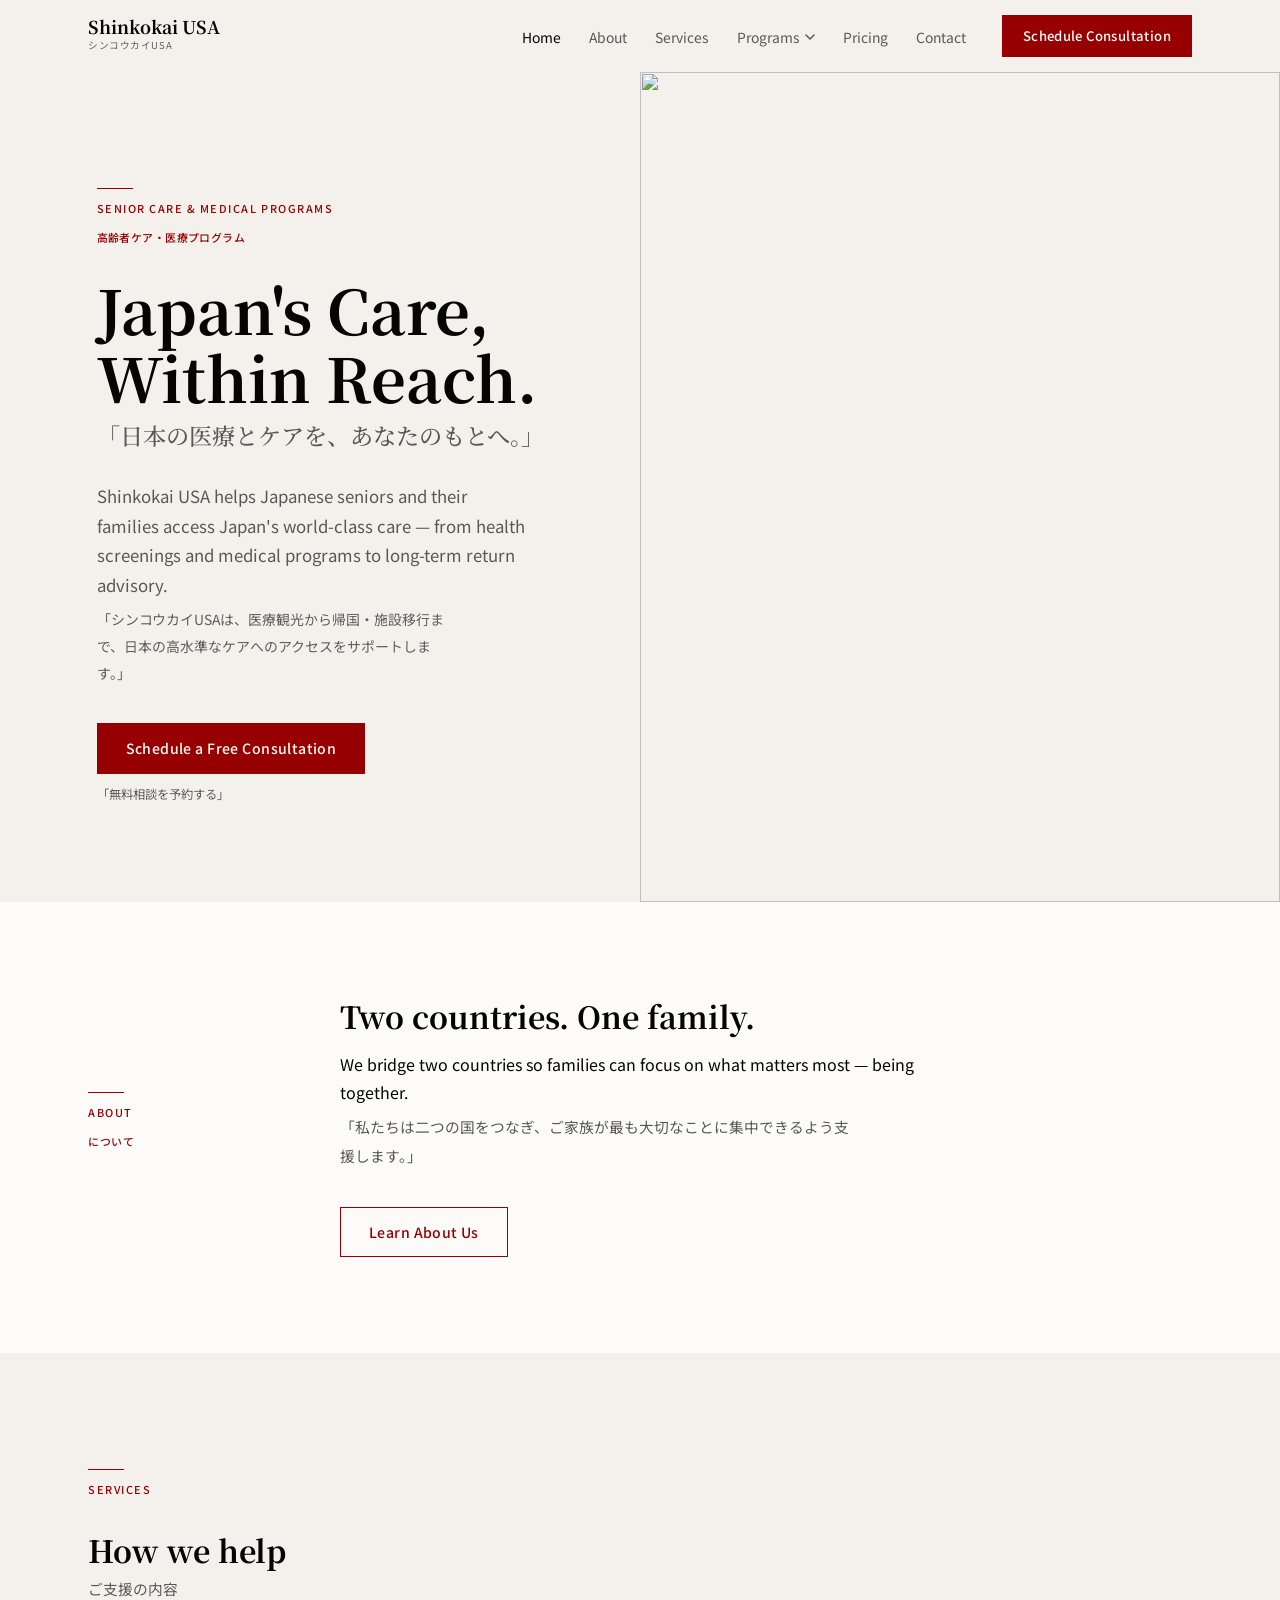
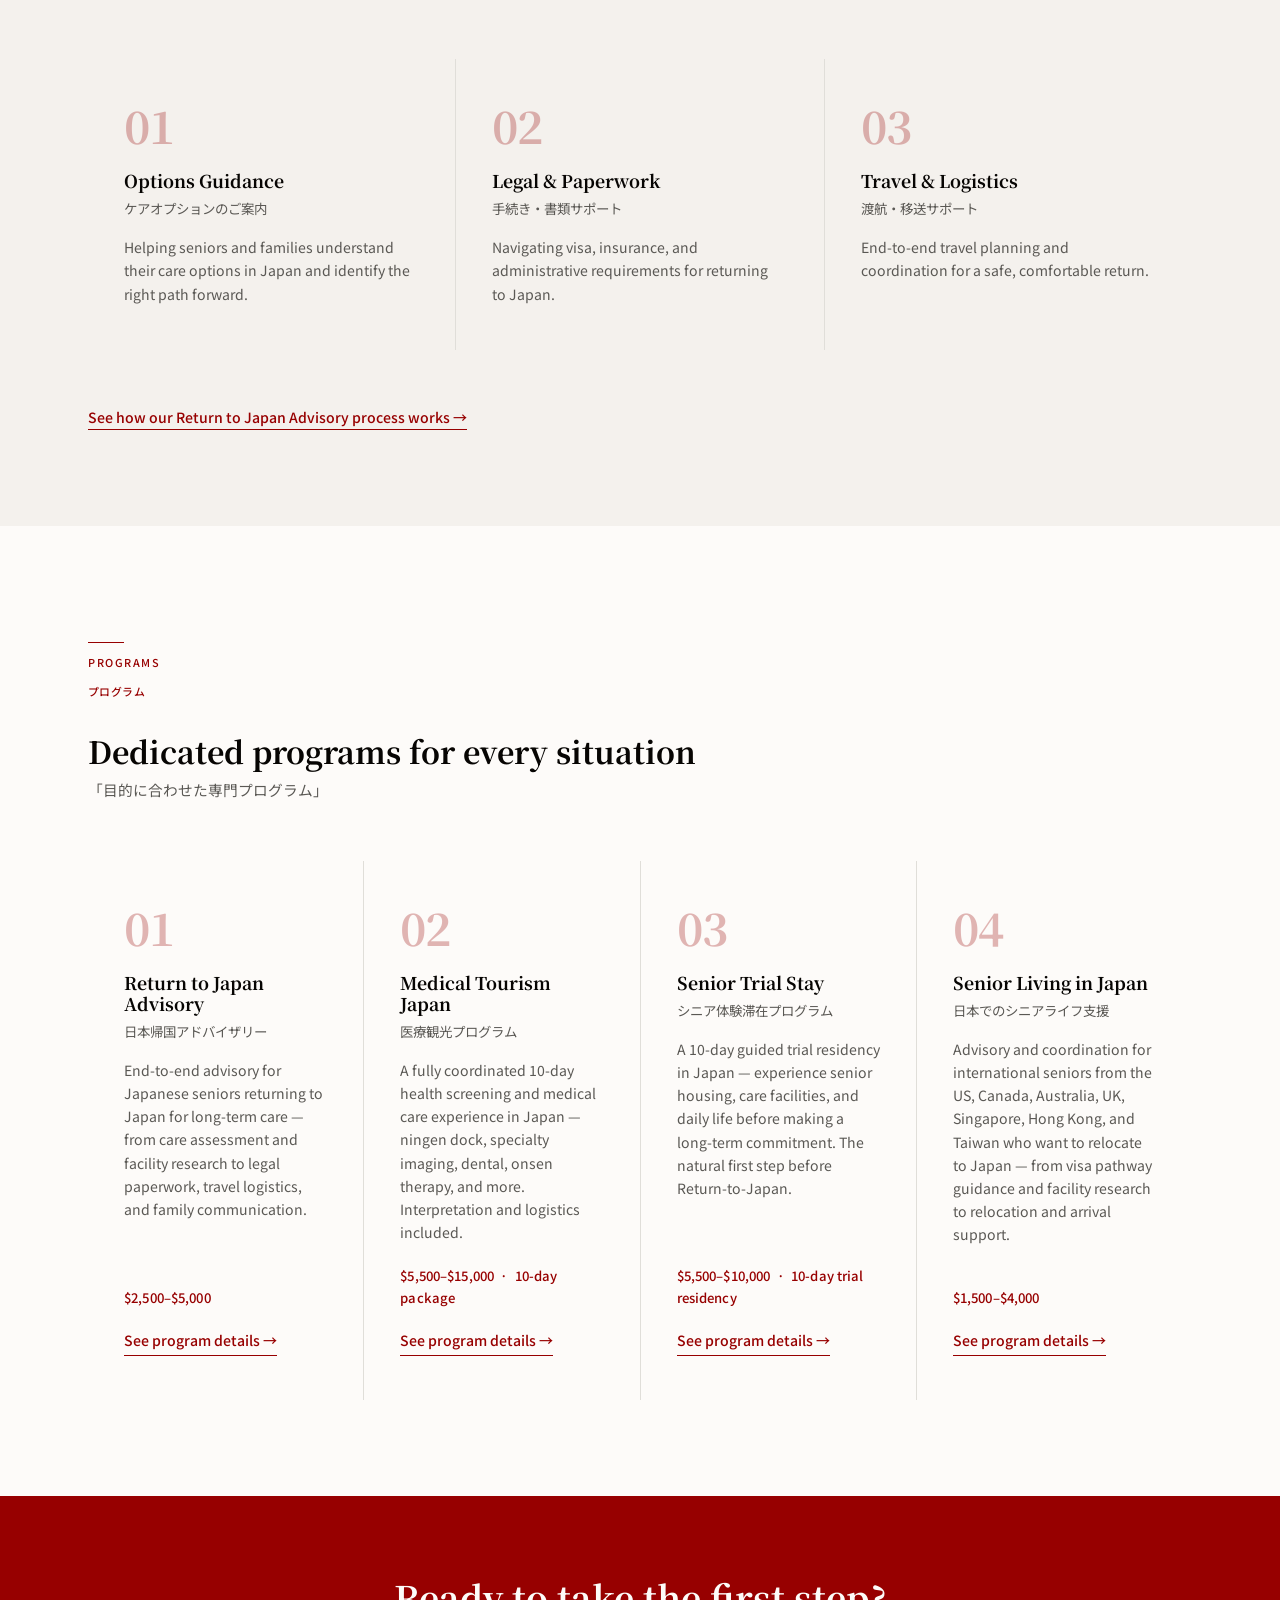
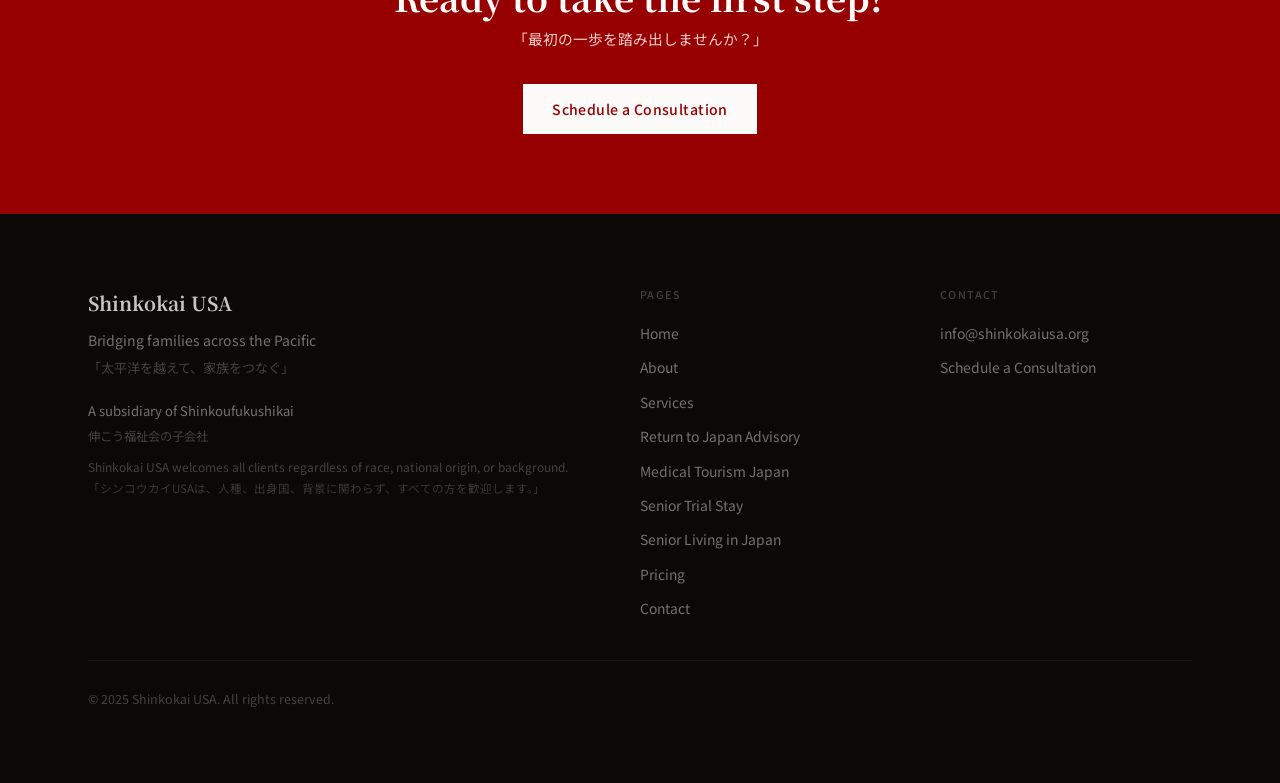
==== commit 28d3e87d: "Add Pricing page and Webinars & Education section Pricing page (built previously, not yet committed)" ====
--- a/index.html
+++ b/index.html
@@ -35,6 +35,7 @@
           <ul class="nav__links" role="list">
             <li><a href="index.html">Home</a></li>
             <li><a href="about.html">About</a></li>
+            <li><a href="services.html">Services</a></li>
             <li class="nav__item nav__item--has-dropdown">
               <button class="nav__dropdown-trigger" aria-expanded="false" aria-haspopup="true">
                 Programs
@@ -47,6 +48,7 @@
                 <a href="senior-living.html">Senior Living in Japan</a>
               </div>
             </li>
+            <li><a href="pricing.html">Pricing</a></li>
             <li><a href="contact.html">Contact</a></li>
           </ul>
           <a href="contact.html" class="btn btn--primary nav__cta">Schedule Consultation</a>
@@ -222,6 +224,7 @@
               <a href="medical-tourism.html">Medical Tourism Japan</a>
               <a href="trial-stay.html">Senior Trial Stay</a>
               <a href="senior-living.html">Senior Living in Japan</a>
+              <a href="pricing.html">Pricing</a>
               <a href="contact.html">Contact</a>
             </div>
           </nav>
--- a/css/style.css
+++ b/css/style.css
@@ -1131,6 +1131,7 @@
   gap: clamp(28px, 5vw, 48px);
   padding-block: 44px;
   border-bottom: 1px solid var(--border);
+  scroll-margin-top: calc(var(--nav-h) + 24px);
 }
 
 .other-service__title {
@@ -1204,6 +1205,178 @@
   font-size: 0.82rem;
   color: var(--text-muted);
   line-height: 1.8;
+}
+
+/* === Pricing Page ========================================= */
+.pricing-intro {
+  padding-block: var(--section-v);
+}
+
+.pricing-intro__body p {
+  color: var(--text-mid);
+}
+
+.pricing-section {
+  padding-block: var(--section-v);
+}
+
+.pricing-section--alt {
+  background: var(--surface-alt);
+}
+
+.pricing-section__header {
+  margin-bottom: clamp(32px, 4vw, 48px);
+}
+
+.pricing-section__header h2 {
+  font-size: clamp(1.3rem, 2.3vw, 1.7rem);
+  margin-bottom: 6px;
+}
+
+.pricing-table-wrap {
+  overflow-x: auto;
+}
+
+.pricing-table {
+  width: 100%;
+  min-width: 560px;
+  border-collapse: collapse;
+  border-top: 1px solid var(--border);
+}
+
+.pricing-table th {
+  text-align: left;
+  font-size: 0.7rem;
+  font-weight: 500;
+  letter-spacing: 0.08em;
+  text-transform: uppercase;
+  color: var(--text-muted);
+  padding: 14px 18px;
+  border-bottom: 1px solid var(--border);
+  white-space: nowrap;
+}
+
+.pricing-table td {
+  padding: 22px 18px;
+  border-bottom: 1px solid var(--border);
+  vertical-align: top;
+}
+
+.pricing-table__name a {
+  font-family: var(--font-serif);
+  font-weight: 700;
+  font-size: 1.02rem;
+  color: var(--text);
+  border-bottom: 1px solid transparent;
+  transition: color 150ms var(--ease), border-color 150ms var(--ease);
+}
+
+.pricing-table__name a:hover {
+  color: var(--crimson);
+  border-bottom-color: var(--crimson);
+}
+
+.pricing-table__name-static {
+  font-family: var(--font-serif);
+  font-weight: 700;
+  font-size: 1.02rem;
+  color: var(--text);
+}
+
+.pricing-table__name-ja {
+  display: block;
+  font-size: 0.82rem;
+  color: var(--text-mid);
+  margin-top: 3px;
+}
+
+.pricing-table__fee {
+  font-weight: 500;
+  color: var(--crimson);
+  white-space: nowrap;
+}
+
+.pricing-table__notes {
+  font-size: 0.87rem;
+  color: var(--text-mid);
+  max-width: 32ch;
+}
+
+.pricing-table__notes-ja {
+  display: block;
+  font-size: 0.78rem;
+  color: var(--text-muted);
+  margin-top: 4px;
+  line-height: 1.7;
+}
+
+.pricing-note {
+  margin-top: clamp(24px, 3vw, 32px);
+  padding: 20px 22px;
+  background: var(--surface);
+  border: 1px solid var(--border);
+  font-size: 0.88rem;
+  color: var(--text-mid);
+  max-width: 70ch;
+}
+
+.pricing-note-ja {
+  margin-top: 6px;
+  font-size: 0.82rem;
+  color: var(--text-muted);
+}
+
+/* === Webinars & Education (compact) ======================= */
+.webinars {
+  padding-block: var(--section-v);
+  scroll-margin-top: calc(var(--nav-h) + 24px);
+}
+
+.webinars__header {
+  margin-bottom: clamp(20px, 3vw, 28px);
+}
+
+.webinars__header h2 {
+  font-size: clamp(1.3rem, 2.3vw, 1.7rem);
+  margin-bottom: 6px;
+}
+
+.webinars__intro {
+  color: var(--text-mid);
+  max-width: 60ch;
+}
+
+.webinars__intro-ja {
+  font-size: 0.9rem;
+  max-width: 56ch;
+}
+
+.webinars__topics {
+  display: flex;
+  flex-wrap: wrap;
+  gap: 10px;
+  margin: 24px 0 28px;
+}
+
+.webinars__topic {
+  border: 1px solid var(--border);
+  padding: 10px 18px;
+  font-size: 0.88rem;
+  color: var(--text);
+}
+
+.webinars__topic-ja {
+  display: block;
+  font-size: 0.76rem;
+  color: var(--text-muted);
+  margin-top: 2px;
+}
+
+.webinars__price {
+  font-size: 0.88rem;
+  font-weight: 500;
+  color: var(--crimson);
+  margin-bottom: 20px;
 }
 
 /* === Scroll Reveal ======================================= */
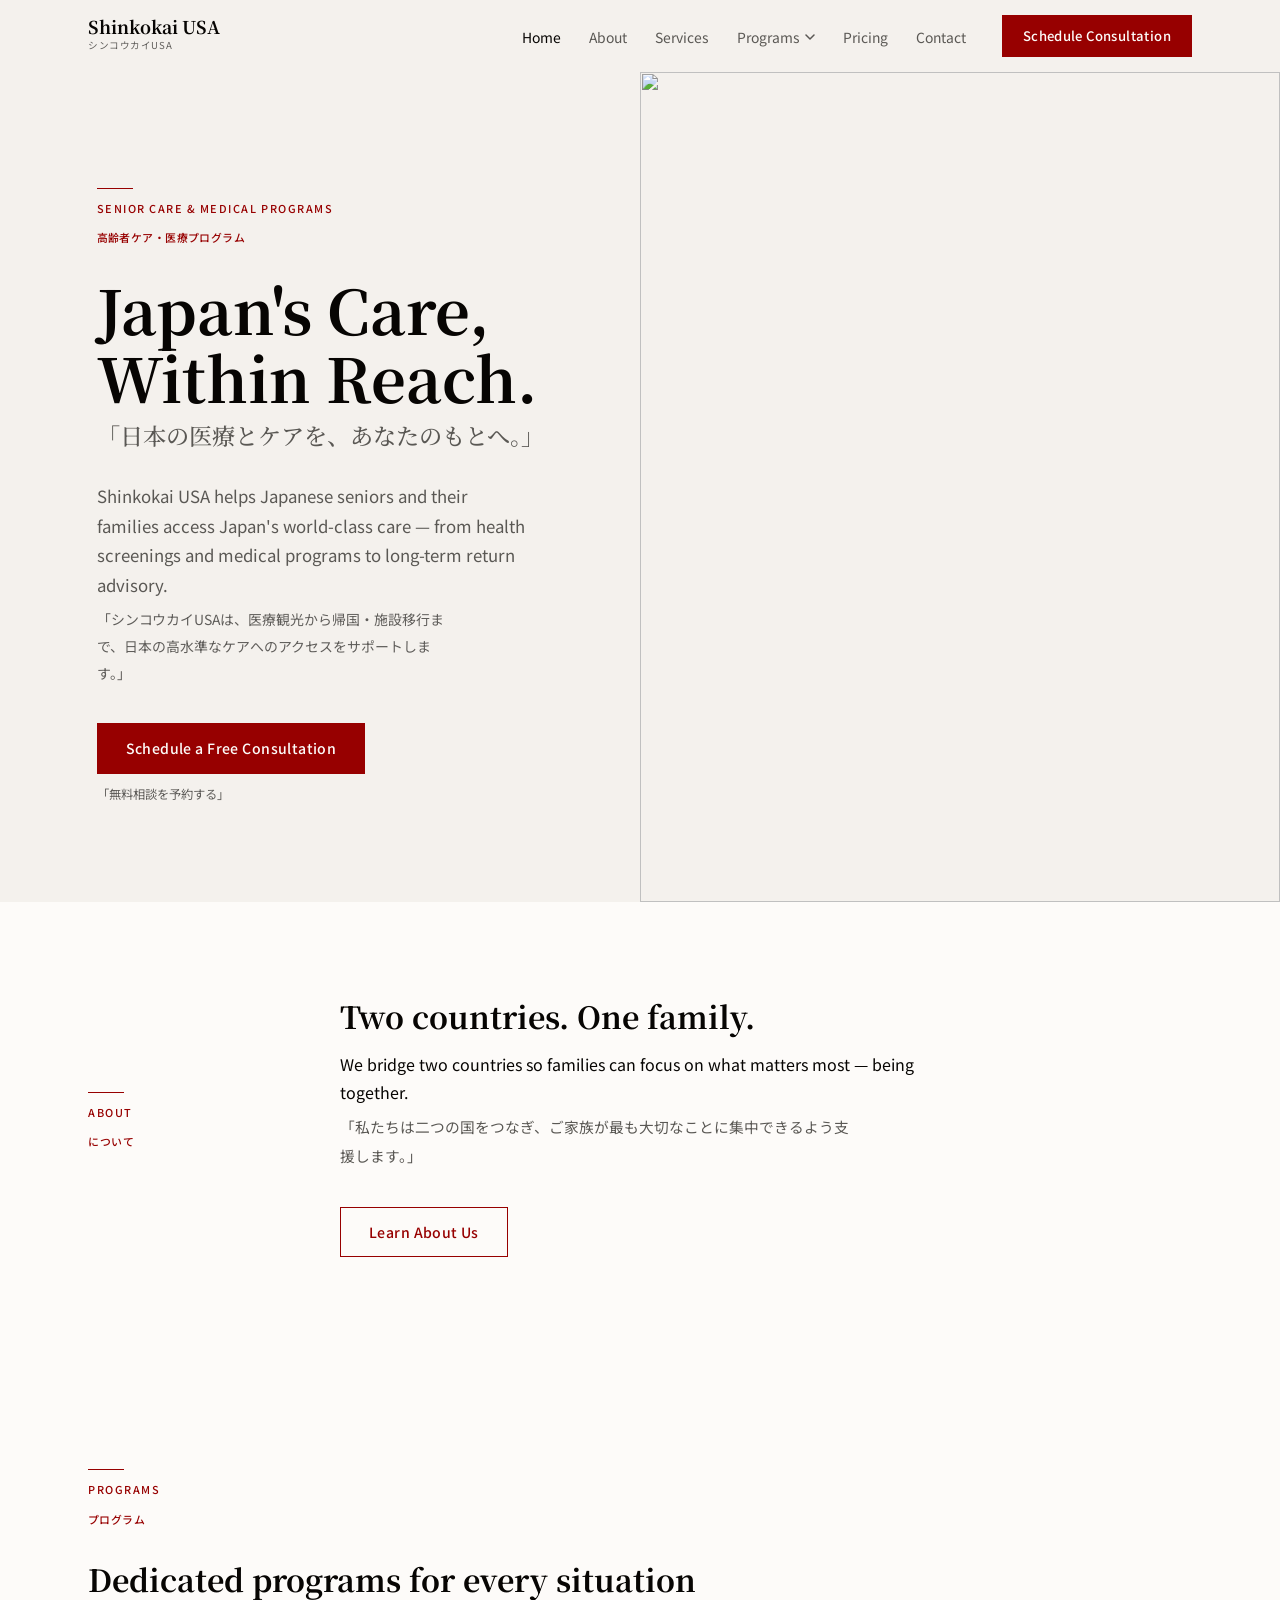
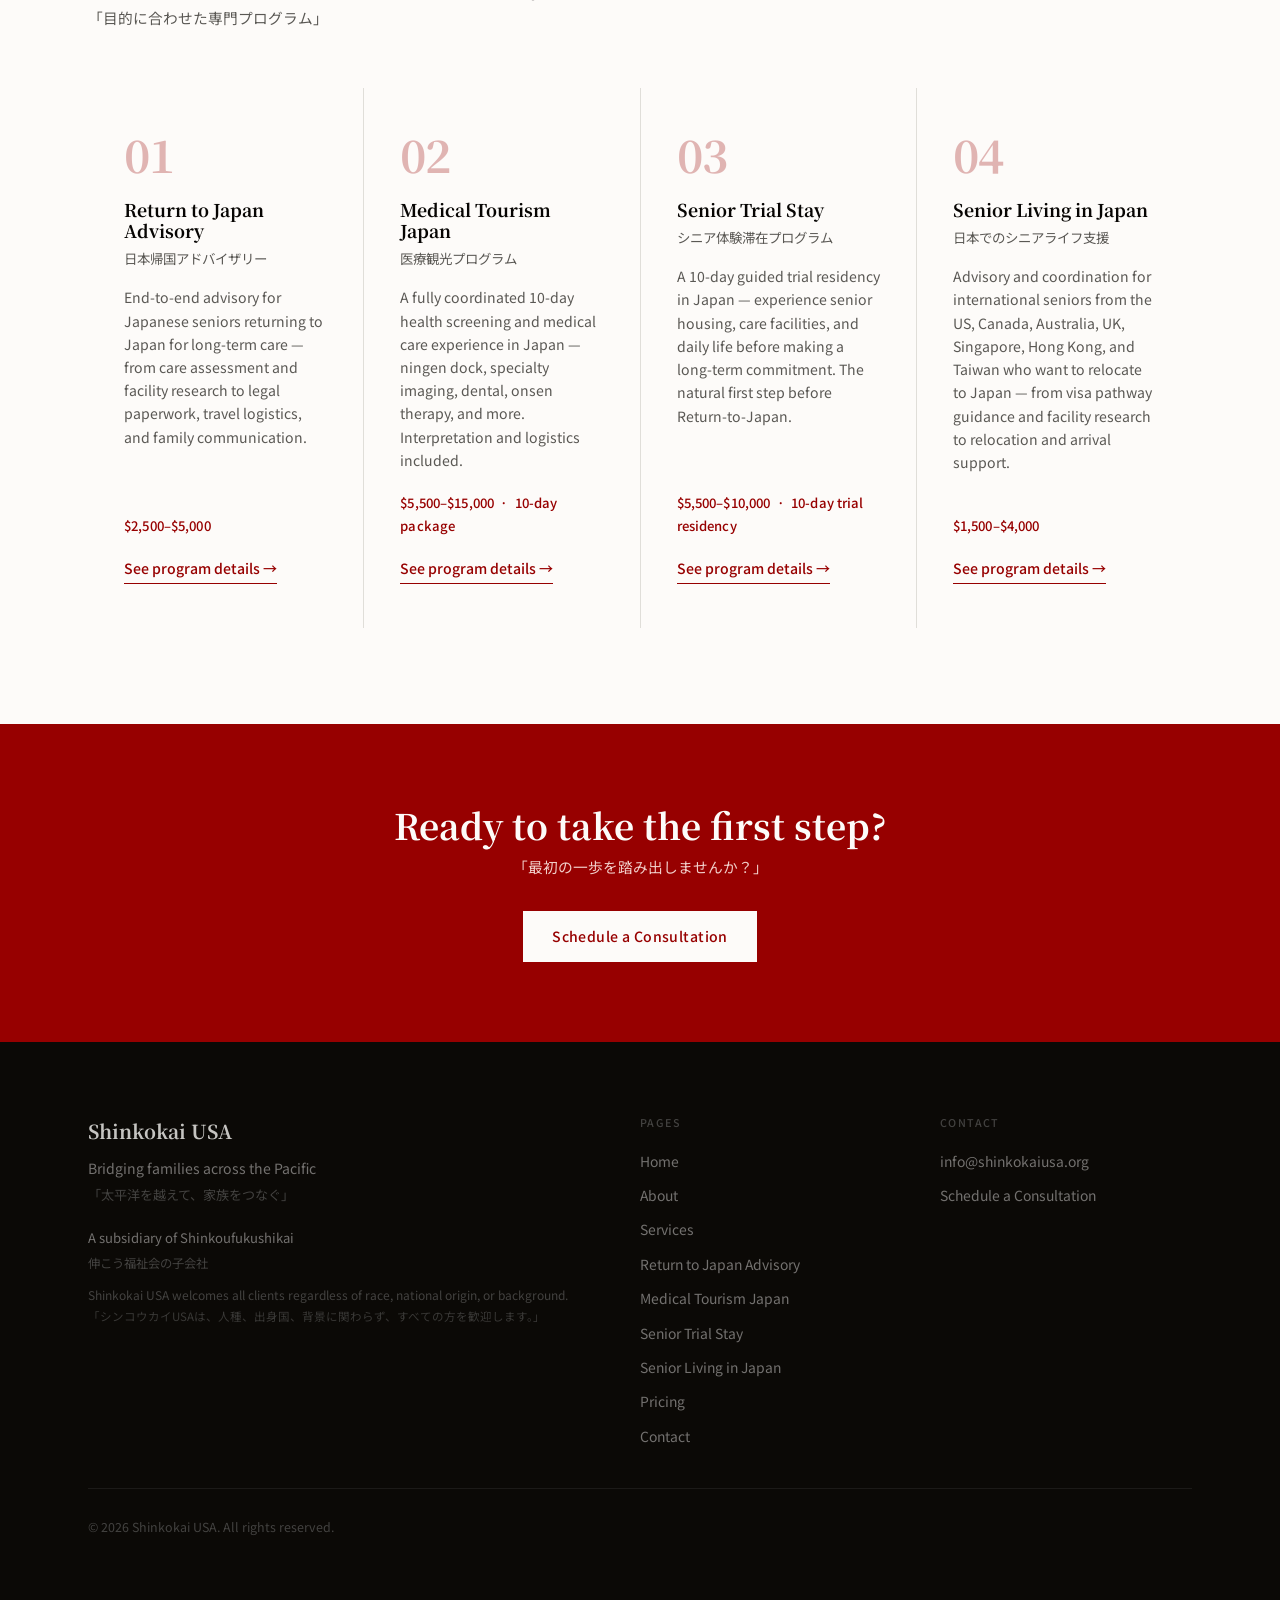
==== commit d1243c73: "QA fix-up: reconcile site copy after multi-program expansion - index.html: remove the outdated singl" ====
--- a/index.html
+++ b/index.html
@@ -3,8 +3,8 @@
 <head>
   <meta charset="UTF-8">
   <meta name="viewport" content="width=device-width, initial-scale=1.0">
-  <title>Shinkokai USA — Returning Home. With Dignity.</title>
-  <meta name="description" content="Shinkokai USA helps Japanese seniors and their families navigate the journey back to Japan for senior care. Free consultation available in English and Japanese.">
+  <title>Shinkokai USA — Senior Care &amp; Life Transitions Between the US and Japan</title>
+  <meta name="description" content="Shinkokai USA helps seniors and their families navigate care, medical access, and life transitions between the United States and Japan — from medical tourism and trial stays to senior living support and return-to-Japan advisory. Free consultation available in English and Japanese.">
   <link rel="preconnect" href="https://fonts.googleapis.com">
   <link rel="preconnect" href="https://fonts.gstatic.com" crossorigin>
   <link href="https://fonts.googleapis.com/css2?family=Noto+Sans+JP:wght@400;500;700&family=Noto+Serif+JP:wght@400;500;700&display=swap" rel="stylesheet">
@@ -103,40 +103,6 @@
       </div>
     </section>
 
-    <!-- Services Preview -->
-    <section class="services-preview" aria-label="Our services">
-      <div class="container">
-        <div class="services-preview__header reveal">
-          <span class="label">Services</span>
-          <h2>How we help</h2>
-          <p class="lang-ja" lang="ja">ご支援の内容</p>
-        </div>
-        <div class="service-grid">
-          <article class="service-card reveal">
-            <p class="service-card__num" aria-hidden="true">01</p>
-            <h3 class="service-card__title">Options Guidance</h3>
-            <p class="service-card__title-ja lang-ja" lang="ja">ケアオプションのご案内</p>
-            <p class="service-card__desc">Helping seniors and families understand their care options in Japan and identify the right path forward.</p>
-          </article>
-          <article class="service-card reveal reveal-d1">
-            <p class="service-card__num" aria-hidden="true">02</p>
-            <h3 class="service-card__title">Legal &amp; Paperwork</h3>
-            <p class="service-card__title-ja lang-ja" lang="ja">手続き・書類サポート</p>
-            <p class="service-card__desc">Navigating visa, insurance, and administrative requirements for returning to Japan.</p>
-          </article>
-          <article class="service-card reveal reveal-d2">
-            <p class="service-card__num" aria-hidden="true">03</p>
-            <h3 class="service-card__title">Travel &amp; Logistics</h3>
-            <p class="service-card__title-ja lang-ja" lang="ja">渡航・移送サポート</p>
-            <p class="service-card__desc">End-to-end travel planning and coordination for a safe, comfortable return.</p>
-          </article>
-        </div>
-        <p class="services-cta-link reveal">
-          <a href="return-to-japan.html">See how our Return to Japan Advisory process works &rarr;</a>
-        </p>
-      </div>
-    </section>
-
     <!-- Programs Preview -->
     <section class="programs-preview" aria-label="Our programs">
       <div class="container">
@@ -238,7 +204,7 @@
         </div>
       </div>
       <div class="footer__bottom">
-        <p>&copy; 2025 Shinkokai USA. All rights reserved.</p>
+        <p>&copy; 2026 Shinkokai USA. All rights reserved.</p>
       </div>
     </div>
   </footer>
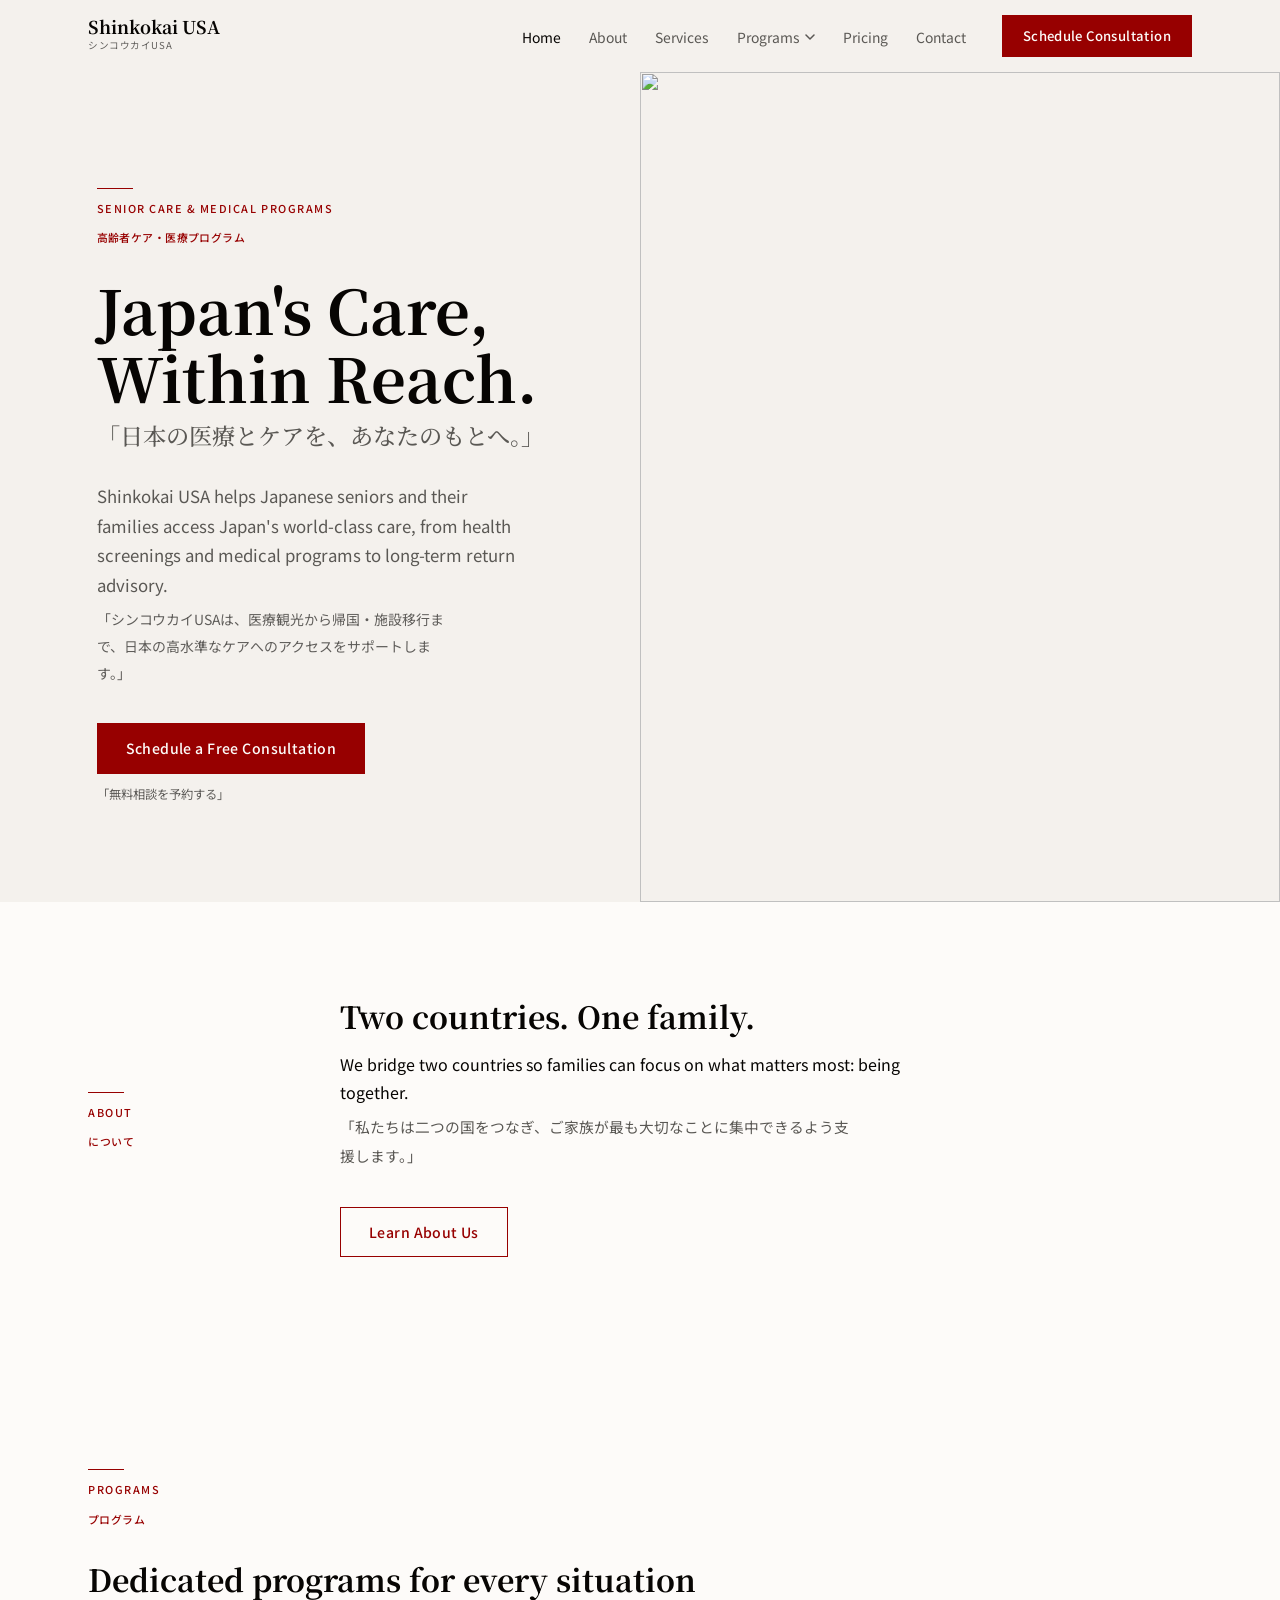
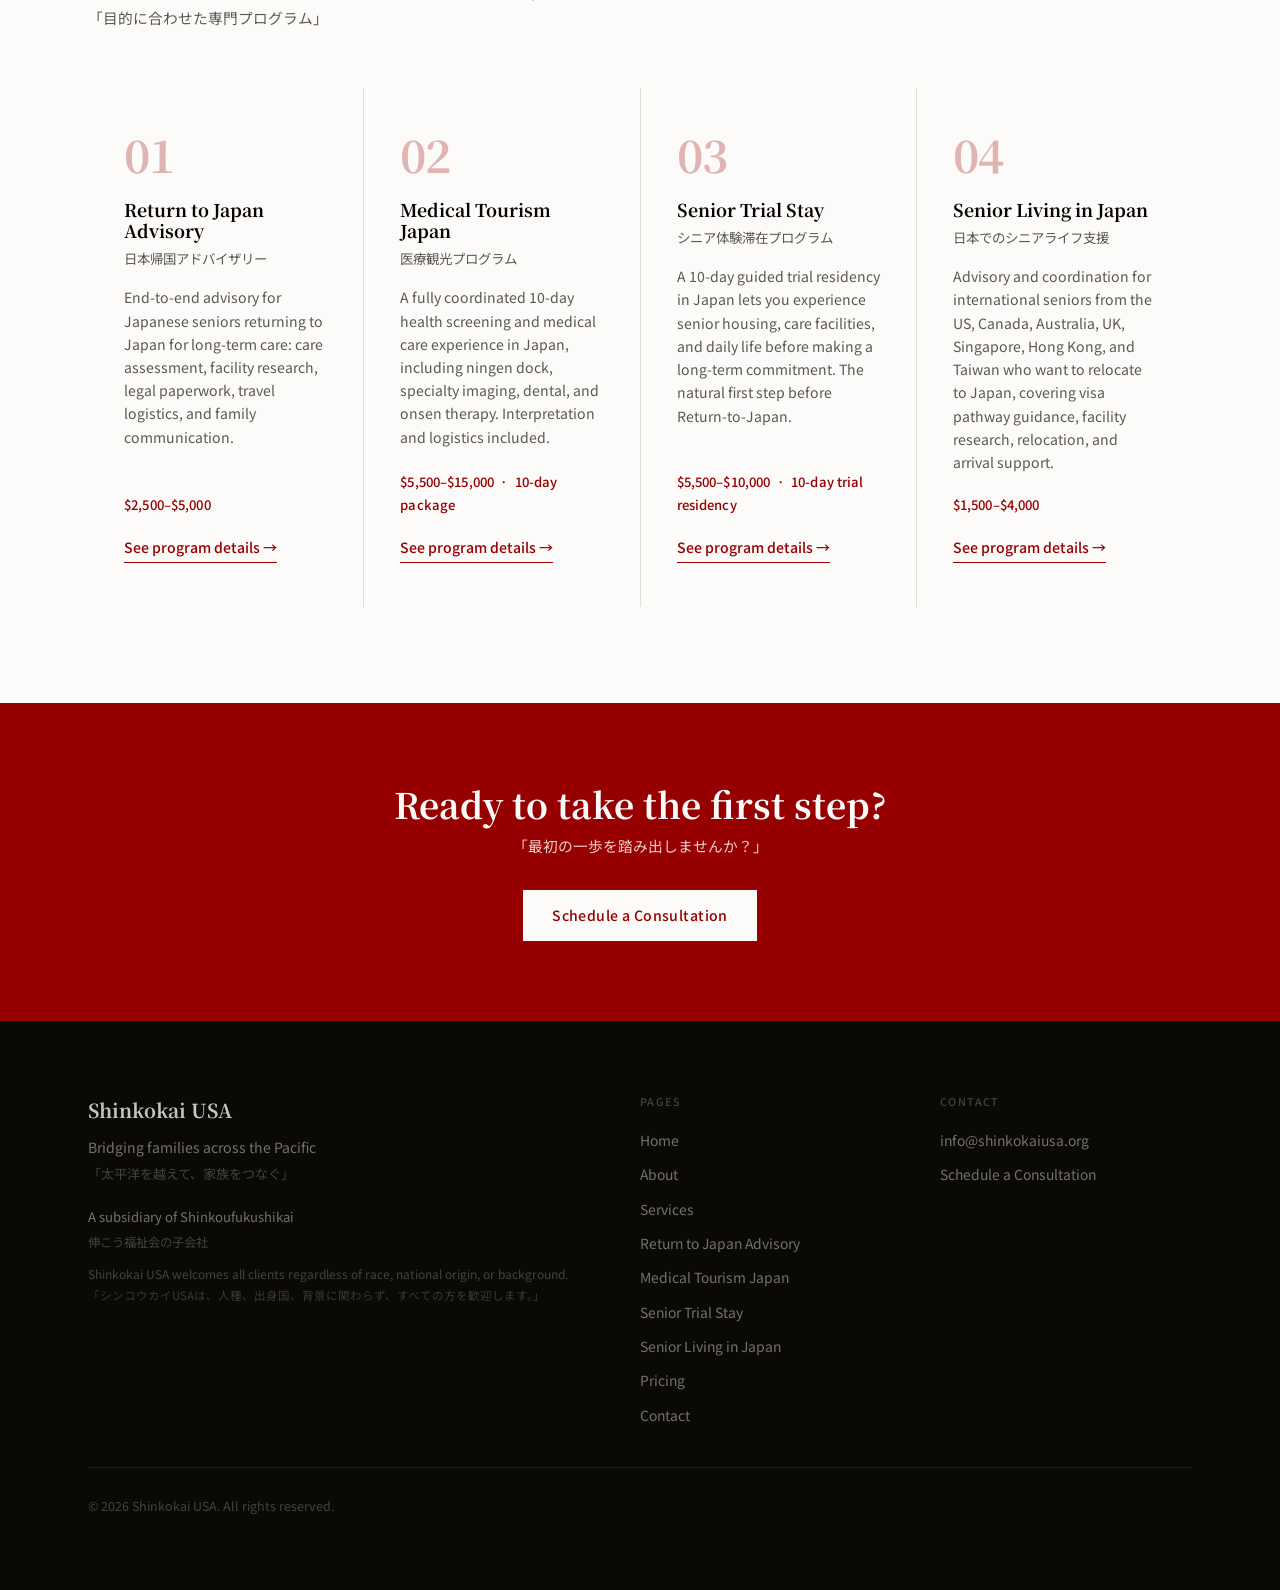
==== commit 68d1c0e9: "Reduce em dash overuse site-wide Went through all 9 pages and rewrote every prose em dash (63 total," ====
--- a/index.html
+++ b/index.html
@@ -4,7 +4,7 @@
   <meta charset="UTF-8">
   <meta name="viewport" content="width=device-width, initial-scale=1.0">
   <title>Shinkokai USA — Senior Care &amp; Life Transitions Between the US and Japan</title>
-  <meta name="description" content="Shinkokai USA helps seniors and their families navigate care, medical access, and life transitions between the United States and Japan — from medical tourism and trial stays to senior living support and return-to-Japan advisory. Free consultation available in English and Japanese.">
+  <meta name="description" content="Shinkokai USA helps seniors and their families navigate care, medical access, and life transitions between the United States and Japan, including medical tourism, trial stays, senior living support, and return-to-Japan advisory. Free consultation available in English and Japanese.">
   <link rel="preconnect" href="https://fonts.googleapis.com">
   <link rel="preconnect" href="https://fonts.gstatic.com" crossorigin>
   <link href="https://fonts.googleapis.com/css2?family=Noto+Sans+JP:wght@400;500;700&family=Noto+Serif+JP:wght@400;500;700&display=swap" rel="stylesheet">
@@ -16,7 +16,7 @@
   <header class="site-header" id="site-header" role="banner">
     <nav class="nav" aria-label="Main navigation">
       <div class="nav__inner container">
-        <a href="index.html" class="nav__logo" aria-label="Shinkokai USA — home">
+        <a href="index.html" class="nav__logo" aria-label="Shinkokai USA home">
           <span class="nav__logo-en">Shinkokai USA</span>
           <span class="nav__logo-ja" lang="ja">シンコウカイUSA</span>
         </a>
@@ -67,7 +67,7 @@
           <span class="hero__eyebrow">Senior Care &amp; Medical Programs<br><span lang="ja" style="letter-spacing:0.04em;">高齢者ケア・医療プログラム</span></span>
           <h1 class="hero__h1">Japan's Care,<br>Within Reach.</h1>
           <p class="hero__h1-ja" lang="ja">「日本の医療とケアを、あなたのもとへ。」</p>
-          <p class="hero__sub">Shinkokai USA helps Japanese seniors and their families access Japan's world-class care — from health screenings and medical programs to long-term return advisory.</p>
+          <p class="hero__sub">Shinkokai USA helps Japanese seniors and their families access Japan's world-class care, from health screenings and medical programs to long-term return advisory.</p>
           <p class="hero__sub-ja lang-ja" lang="ja">「シンコウカイUSAは、医療観光から帰国・施設移行まで、日本の高水準なケアへのアクセスをサポートします。」</p>
           <div class="hero__actions">
             <a href="contact.html" class="btn btn--primary">Schedule a Free Consultation</a>
@@ -95,7 +95,7 @@
           </div>
           <div class="home-about__body">
             <h2>Two countries. One family.</h2>
-            <p>We bridge two countries so families can focus on what matters most — being together.</p>
+            <p>We bridge two countries so families can focus on what matters most: being together.</p>
             <p class="lang-ja" lang="ja">「私たちは二つの国をつなぎ、ご家族が最も大切なことに集中できるよう支援します。」</p>
             <a href="about.html" class="btn btn--outline" style="margin-top: 8px;">Learn About Us</a>
           </div>
@@ -117,7 +117,7 @@
             <p class="program-card__num" aria-hidden="true">01</p>
             <h3 class="program-card__title">Return to Japan Advisory</h3>
             <p class="program-card__title-ja lang-ja" lang="ja">日本帰国アドバイザリー</p>
-            <p class="program-card__desc">End-to-end advisory for Japanese seniors returning to Japan for long-term care — from care assessment and facility research to legal paperwork, travel logistics, and family communication.</p>
+            <p class="program-card__desc">End-to-end advisory for Japanese seniors returning to Japan for long-term care: care assessment, facility research, legal paperwork, travel logistics, and family communication.</p>
             <p class="program-card__price">$2,500–$5,000</p>
             <a href="return-to-japan.html" class="program-card__link">See program details →</a>
           </article>
@@ -126,7 +126,7 @@
             <p class="program-card__num" aria-hidden="true">02</p>
             <h3 class="program-card__title">Medical Tourism Japan</h3>
             <p class="program-card__title-ja lang-ja" lang="ja">医療観光プログラム</p>
-            <p class="program-card__desc">A fully coordinated 10-day health screening and medical care experience in Japan — ningen dock, specialty imaging, dental, onsen therapy, and more. Interpretation and logistics included.</p>
+            <p class="program-card__desc">A fully coordinated 10-day health screening and medical care experience in Japan, including ningen dock, specialty imaging, dental, and onsen therapy. Interpretation and logistics included.</p>
             <p class="program-card__price">$5,500–$15,000 &nbsp;·&nbsp; 10-day package</p>
             <a href="medical-tourism.html" class="program-card__link">See program details →</a>
           </article>
@@ -135,7 +135,7 @@
             <p class="program-card__num" aria-hidden="true">03</p>
             <h3 class="program-card__title">Senior Trial Stay</h3>
             <p class="program-card__title-ja lang-ja" lang="ja">シニア体験滞在プログラム</p>
-            <p class="program-card__desc">A 10-day guided trial residency in Japan — experience senior housing, care facilities, and daily life before making a long-term commitment. The natural first step before Return-to-Japan.</p>
+            <p class="program-card__desc">A 10-day guided trial residency in Japan lets you experience senior housing, care facilities, and daily life before making a long-term commitment. The natural first step before Return-to-Japan.</p>
             <p class="program-card__price">$5,500–$10,000 &nbsp;·&nbsp; 10-day trial residency</p>
             <a href="trial-stay.html" class="program-card__link">See program details →</a>
           </article>
@@ -144,7 +144,7 @@
             <p class="program-card__num" aria-hidden="true">04</p>
             <h3 class="program-card__title">Senior Living in Japan</h3>
             <p class="program-card__title-ja lang-ja" lang="ja">日本でのシニアライフ支援</p>
-            <p class="program-card__desc">Advisory and coordination for international seniors from the US, Canada, Australia, UK, Singapore, Hong Kong, and Taiwan who want to relocate to Japan — from visa pathway guidance and facility research to relocation and arrival support.</p>
+            <p class="program-card__desc">Advisory and coordination for international seniors from the US, Canada, Australia, UK, Singapore, Hong Kong, and Taiwan who want to relocate to Japan, covering visa pathway guidance, facility research, relocation, and arrival support.</p>
             <p class="program-card__price">$1,500–$4,000</p>
             <a href="senior-living.html" class="program-card__link">See program details →</a>
           </article>
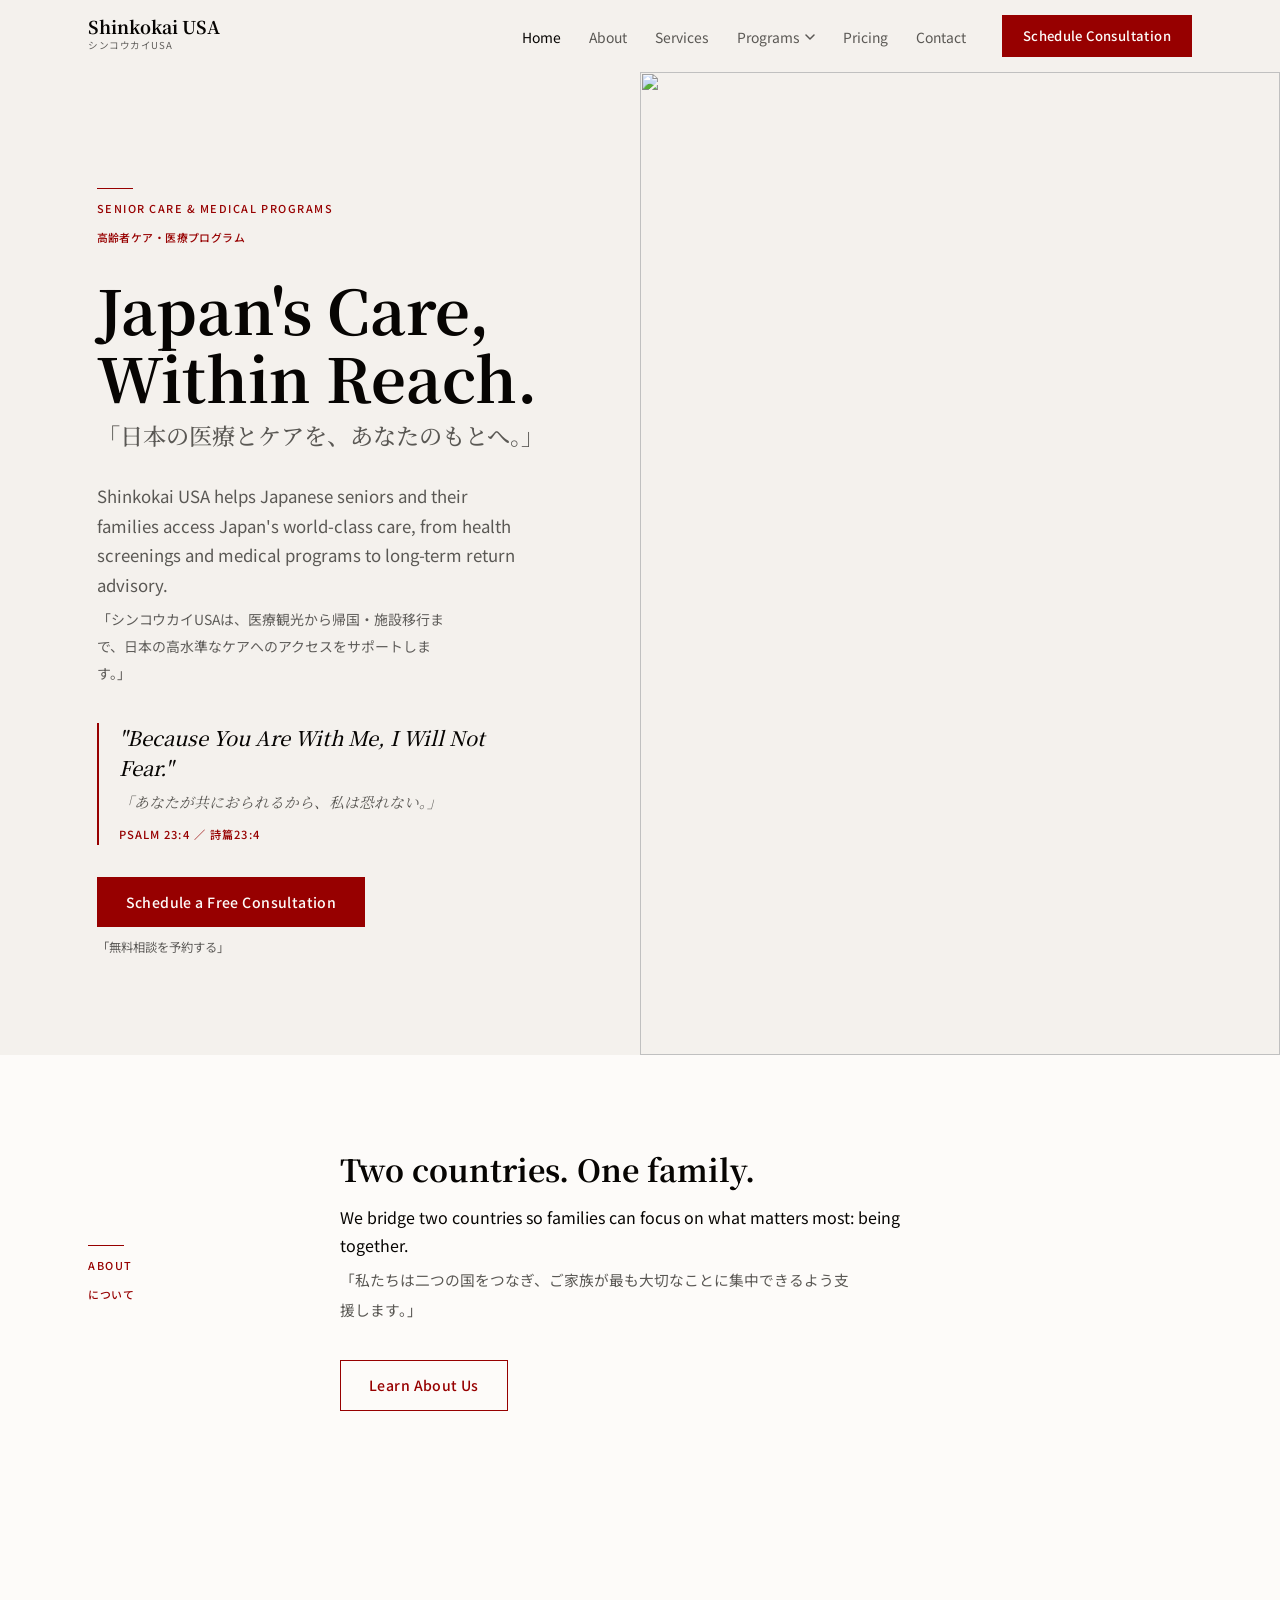
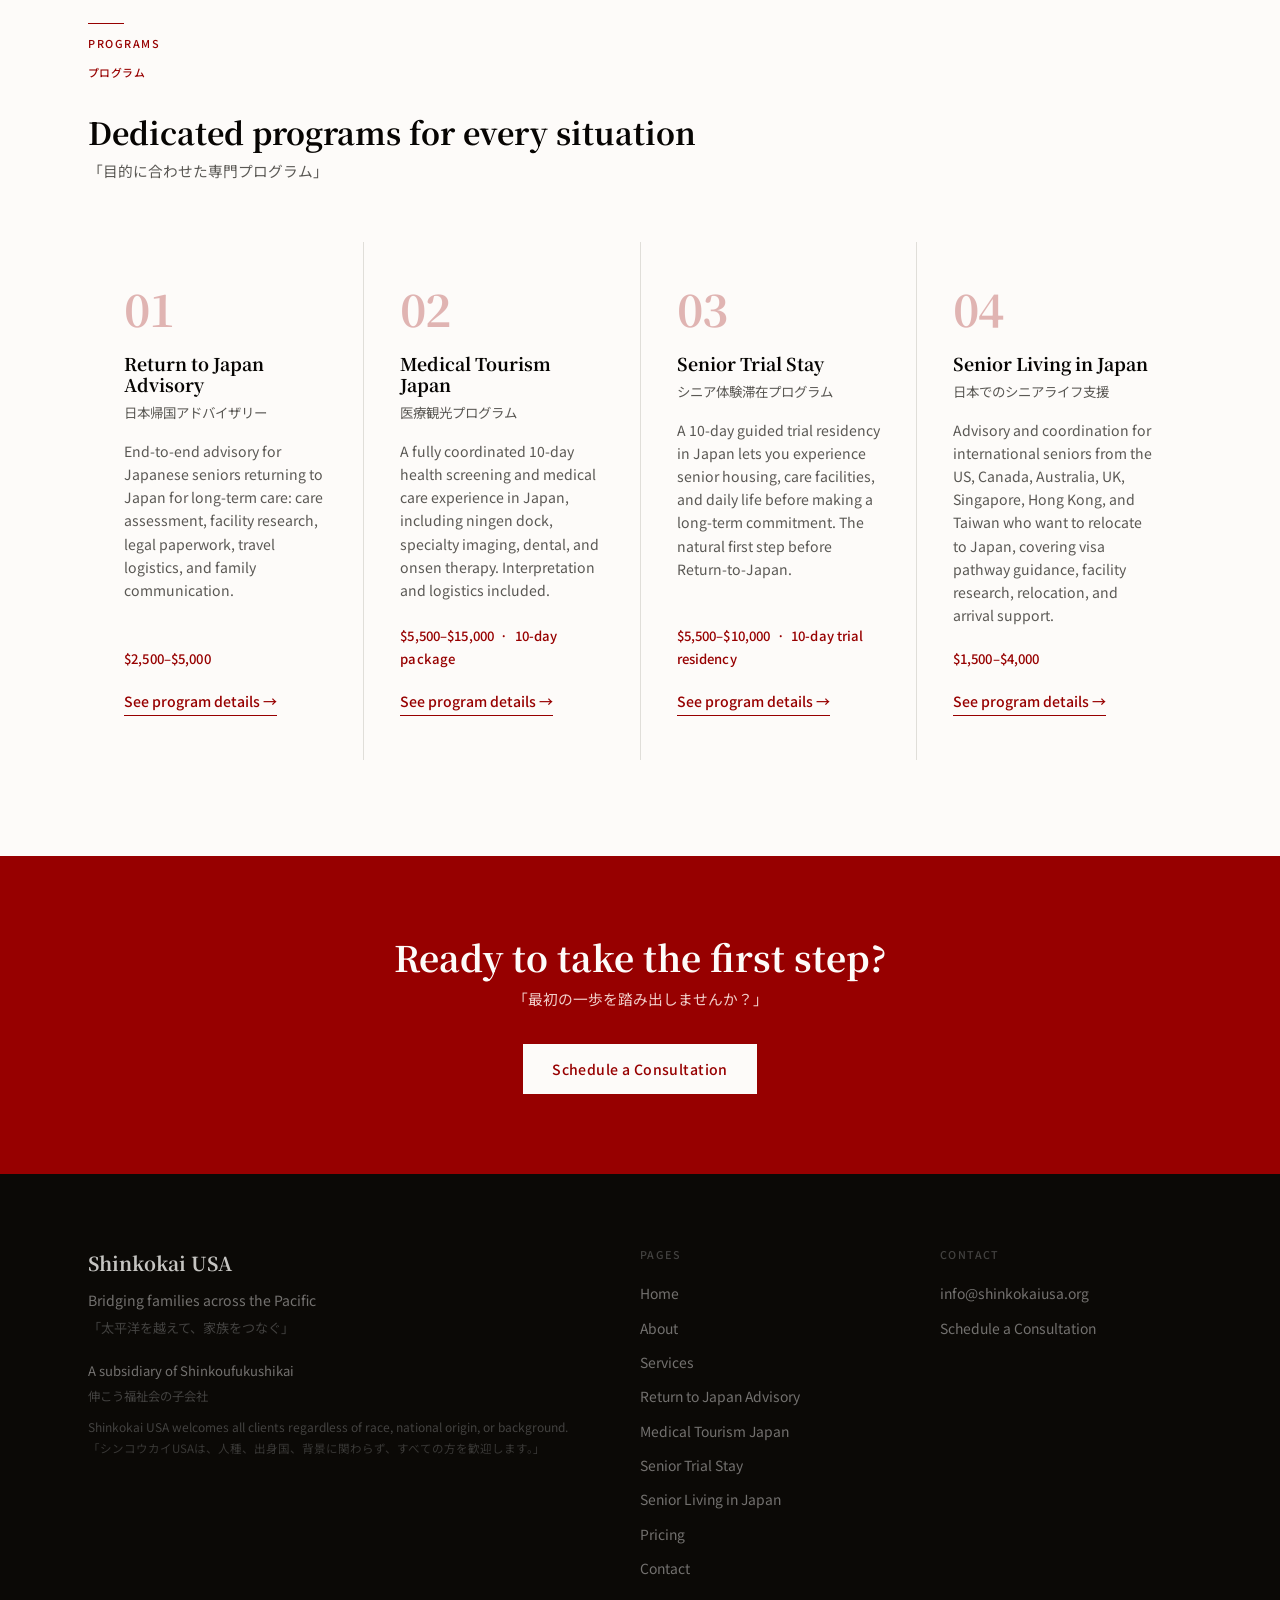
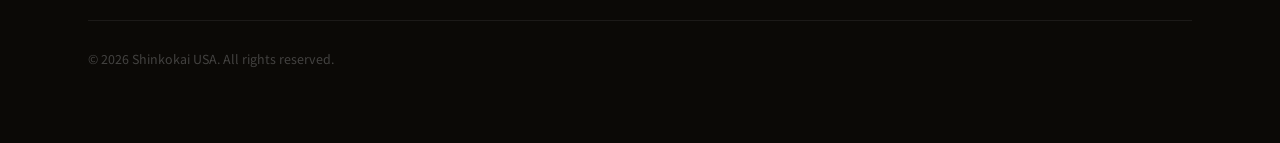
==== commit dd5172d6: "Add placeholder motto/verse to home hero Add the business plan's motto (Psalm 23:4, bilingual) to th" ====
--- a/index.html
+++ b/index.html
@@ -69,6 +69,16 @@
           <p class="hero__h1-ja" lang="ja">「日本の医療とケアを、あなたのもとへ。」</p>
           <p class="hero__sub">Shinkokai USA helps Japanese seniors and their families access Japan's world-class care, from health screenings and medical programs to long-term return advisory.</p>
           <p class="hero__sub-ja lang-ja" lang="ja">「シンコウカイUSAは、医療観光から帰国・施設移行まで、日本の高水準なケアへのアクセスをサポートします。」</p>
+
+          <!-- PLACEHOLDER VERSE — family is considering a replacement that does
+               not reference fear. Swap English/Japanese text + reference below
+               when the final verse is chosen. -->
+          <blockquote class="site-motto">
+            <p class="site-motto__en">"Because You Are With Me, I Will Not Fear."</p>
+            <p class="site-motto__ja" lang="ja">「あなたが共におられるから、私は恐れない。」</p>
+            <cite class="site-motto__ref">Psalm 23:4 <span lang="ja">／ 詩篇23:4</span></cite>
+          </blockquote>
+
           <div class="hero__actions">
             <a href="contact.html" class="btn btn--primary">Schedule a Free Consultation</a>
             <span class="hero__cta-ja" lang="ja">「無料相談を予約する」</span>
--- a/css/style.css
+++ b/css/style.css
@@ -441,6 +441,46 @@
   color: var(--text-muted);
   max-width: 44ch;
   margin-bottom: 36px;
+}
+
+/* Site motto / verse — placeholder, home hero only. See HTML comment
+   above the markup in index.html before swapping the text. */
+.site-motto {
+  margin: 4px 0 32px;
+  padding-left: 20px;
+  border-left: 2px solid var(--crimson);
+  max-width: 44ch;
+}
+
+.site-motto__en {
+  font-family: var(--font-serif);
+  font-style: italic;
+  font-weight: 500;
+  font-size: clamp(1.05rem, 1.8vw, 1.25rem);
+  line-height: 1.5;
+  color: var(--text);
+  margin-bottom: 6px;
+}
+
+.site-motto__ja {
+  font-family: var(--font-serif);
+  font-style: italic;
+  font-size: 0.92rem;
+  line-height: 1.75;
+  color: var(--text-mid);
+  margin-bottom: 10px;
+  max-width: none;
+}
+
+.site-motto__ref {
+  display: block;
+  font-family: var(--font-sans);
+  font-style: normal;
+  font-size: 0.7rem;
+  font-weight: 500;
+  letter-spacing: 0.1em;
+  text-transform: uppercase;
+  color: var(--crimson);
 }
 
 .hero__actions {
@@ -1326,6 +1366,64 @@
   color: var(--text-muted);
 }
 
+/* Below ~640px, the pricing table becomes a stacked card list instead
+   of a horizontally-scrolling table. Same markup, same order (name,
+   fee, notes) — just re-laid-out. Uses the gap+background hairline
+   technique already used by .program-grid / .other-service-list. */
+@media (max-width: 640px) {
+  .pricing-table-wrap {
+    overflow-x: visible;
+  }
+
+  .pricing-table {
+    min-width: 0;
+    border-top: none;
+  }
+
+  .pricing-table thead {
+    display: none;
+  }
+
+  .pricing-table,
+  .pricing-table tbody {
+    display: block;
+    width: 100%;
+  }
+
+  .pricing-table tbody {
+    display: flex;
+    flex-direction: column;
+    gap: 1px;
+    background: var(--border);
+  }
+
+  .pricing-table tr {
+    display: block;
+    background: var(--surface);
+    padding: clamp(20px, 5vw, 28px) clamp(18px, 4vw, 24px);
+  }
+
+  .pricing-table td {
+    display: block;
+    padding: 0;
+    border-bottom: none;
+  }
+
+  .pricing-table__name {
+    margin-bottom: 14px;
+  }
+
+  .pricing-table__fee {
+    display: block;
+    font-size: 1.15rem;
+    margin-bottom: 10px;
+  }
+
+  .pricing-table__notes {
+    max-width: none;
+  }
+}
+
 /* === Webinars & Education (compact) ======================= */
 .webinars {
   padding-block: var(--section-v);
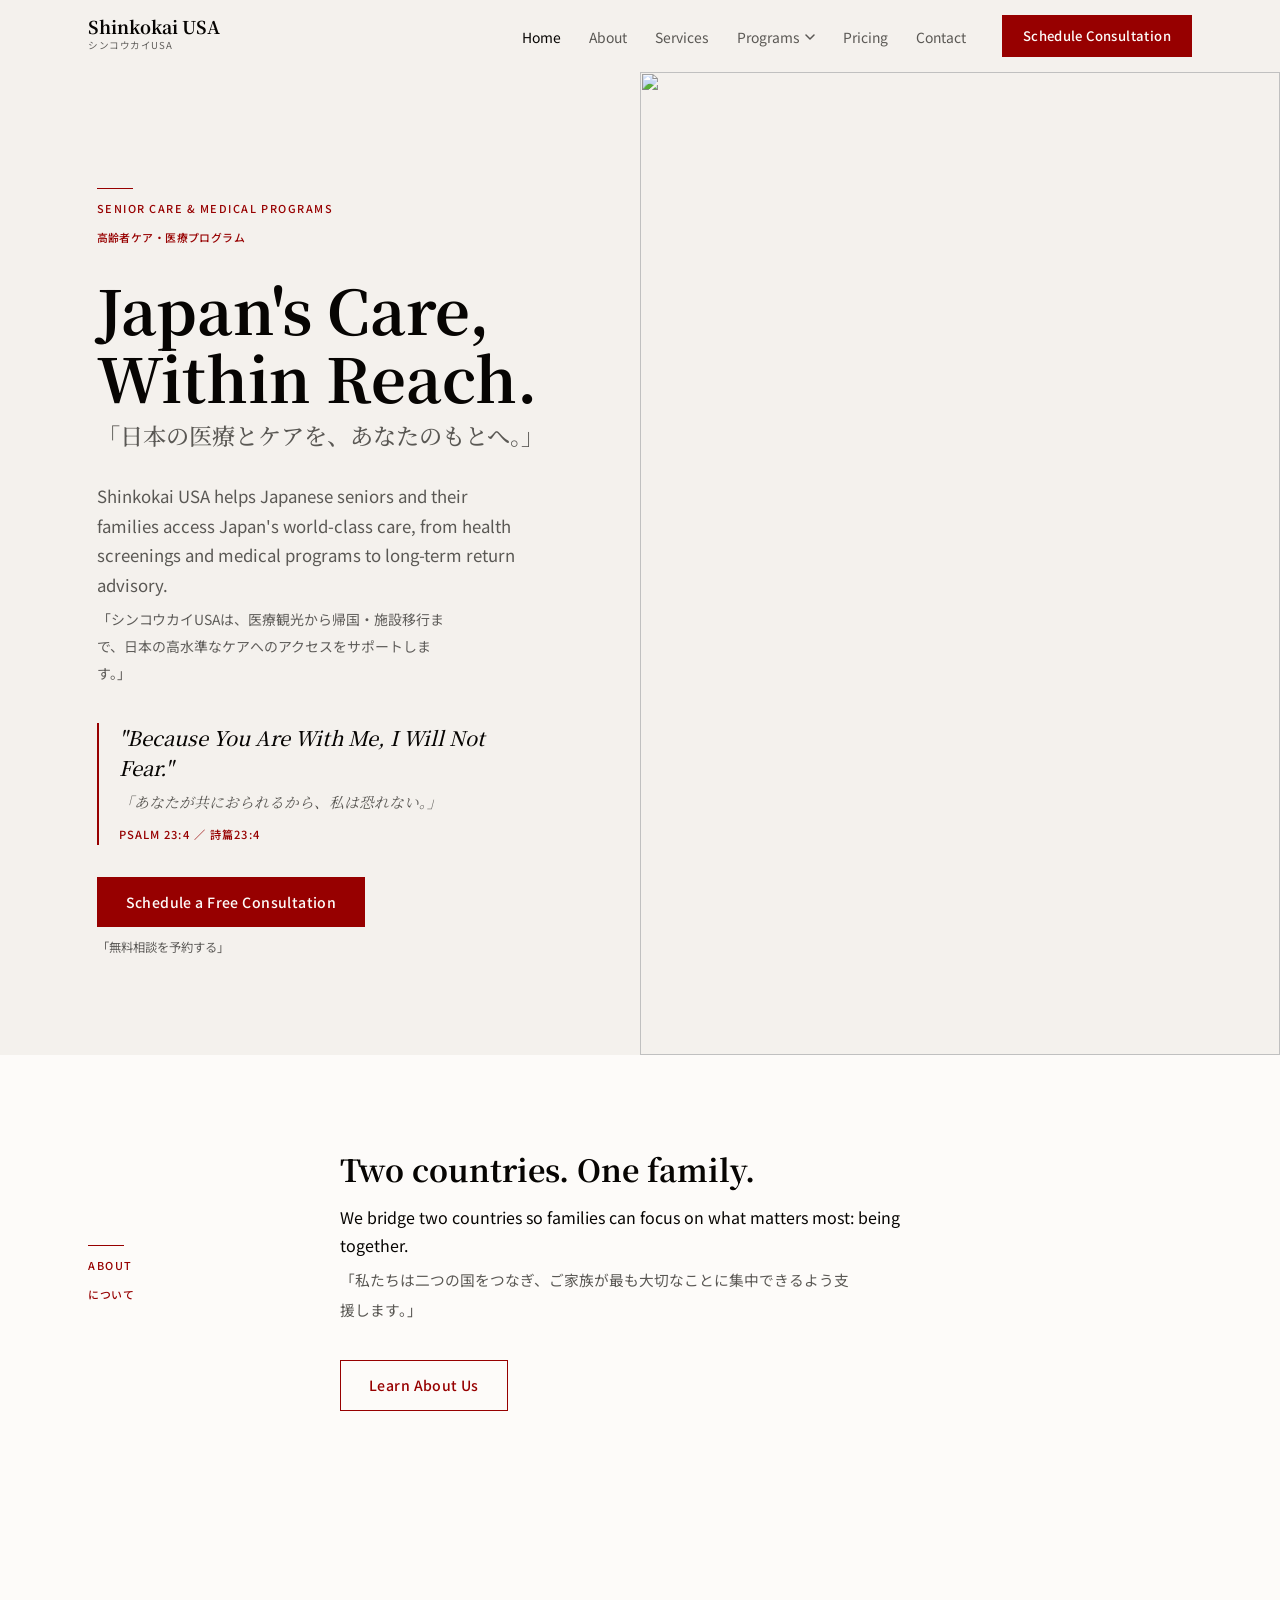
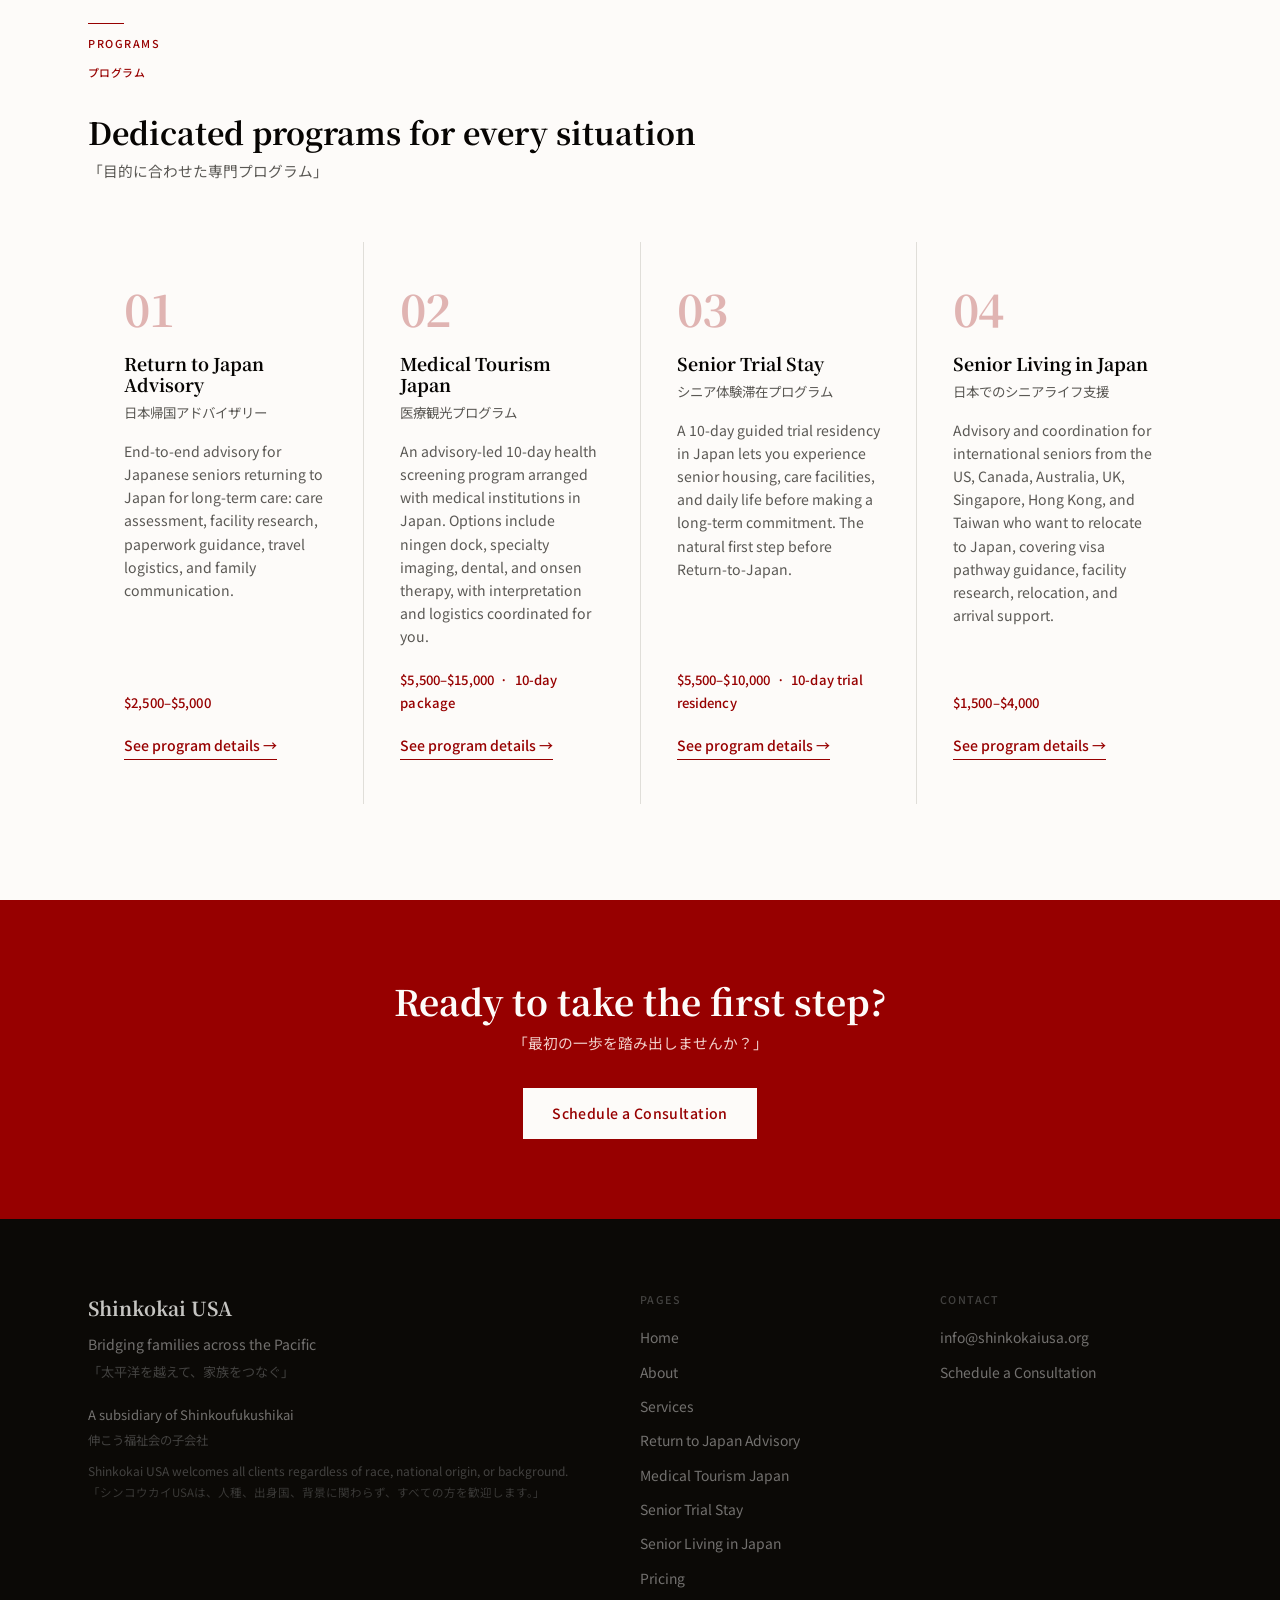
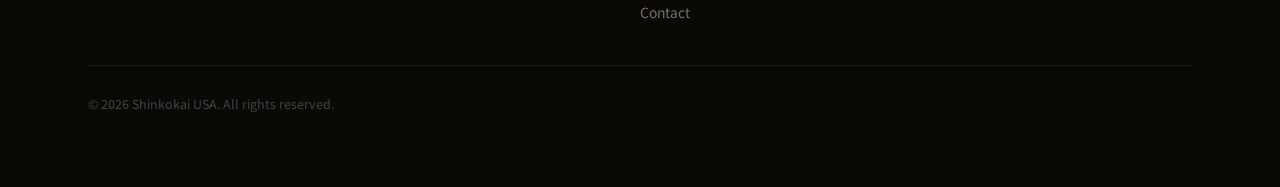
==== commit 08edd2b6: "Advisory-only cleanup, working contact form, metadata, a11y, and 404 page Contact form - Post to For" ====
--- a/index.html
+++ b/index.html
@@ -3,14 +3,42 @@
 <head>
   <meta charset="UTF-8">
   <meta name="viewport" content="width=device-width, initial-scale=1.0">
-  <title>Shinkokai USA — Senior Care &amp; Life Transitions Between the US and Japan</title>
+  <title>Shinkokai USA | Senior Care &amp; Life Transitions Between the US and Japan</title>
   <meta name="description" content="Shinkokai USA helps seniors and their families navigate care, medical access, and life transitions between the United States and Japan, including medical tourism, trial stays, senior living support, and return-to-Japan advisory. Free consultation available in English and Japanese.">
+  <!-- Open Graph. og:image asset is PENDING: add images/og-image.png (see images/README.md).
+       Switch og:image to an absolute URL once the shinkokaiusa.org domain is connected. -->
+  <meta property="og:type" content="website">
+  <meta property="og:title" content="Shinkokai USA | Senior Care &amp; Life Transitions Between the US and Japan">
+  <meta property="og:description" content="Shinkokai USA helps seniors and their families navigate care, medical access, and life transitions between the United States and Japan, including medical tourism, trial stays, senior living support, and return-to-Japan advisory. Free consultation available in English and Japanese.">
+  <meta property="og:locale" content="en_US">
+  <meta property="og:locale:alternate" content="ja_JP">
+  <meta property="og:image" content="images/og-image.png">
+  <!-- Icons: assets PENDING (images/favicon.svg, images/apple-touch-icon.png). -->
+  <link rel="icon" href="images/favicon.svg" type="image/svg+xml">
+  <link rel="apple-touch-icon" href="images/apple-touch-icon.png">
   <link rel="preconnect" href="https://fonts.googleapis.com">
   <link rel="preconnect" href="https://fonts.gstatic.com" crossorigin>
   <link href="https://fonts.googleapis.com/css2?family=Noto+Sans+JP:wght@400;500;700&family=Noto+Serif+JP:wght@400;500;700&display=swap" rel="stylesheet">
   <link rel="stylesheet" href="css/style.css">
+  <!-- Structured data (JSON-LD). No absolute URLs until the custom domain is connected. -->
+  <script type="application/ld+json">
+  {
+    "@context": "https://schema.org",
+    "@type": "Organization",
+    "name": "Shinkokai USA",
+    "alternateName": "シンコウカイUSA",
+    "description": "Shinkokai USA is the US subsidiary of Shinkoufukushikai, offering advisory and consultation services that help seniors and their families navigate care, medical access, and life transitions between the United States and Japan.",
+    "email": "info@shinkokaiusa.org",
+    "parentOrganization": {
+      "@type": "Organization",
+      "name": "Shinkoufukushikai",
+      "alternateName": "伸こう福祉会"
+    }
+  }
+  </script>
 </head>
 <body class="page-home">
+  <a class="skip-link" href="#main">Skip to main content <span lang="ja">（本文へ移動）</span></a>
 
   <!-- Navigation -->
   <header class="site-header" id="site-header" role="banner">
@@ -58,7 +86,7 @@
     </nav>
   </header>
 
-  <main>
+  <main id="main" tabindex="-1">
 
     <!-- Hero -->
     <section class="hero" aria-label="Introduction">
@@ -127,7 +155,7 @@
             <p class="program-card__num" aria-hidden="true">01</p>
             <h3 class="program-card__title">Return to Japan Advisory</h3>
             <p class="program-card__title-ja lang-ja" lang="ja">日本帰国アドバイザリー</p>
-            <p class="program-card__desc">End-to-end advisory for Japanese seniors returning to Japan for long-term care: care assessment, facility research, legal paperwork, travel logistics, and family communication.</p>
+            <p class="program-card__desc">End-to-end advisory for Japanese seniors returning to Japan for long-term care: care assessment, facility research, paperwork guidance, travel logistics, and family communication.</p>
             <p class="program-card__price">$2,500–$5,000</p>
             <a href="return-to-japan.html" class="program-card__link">See program details →</a>
           </article>
@@ -136,7 +164,7 @@
             <p class="program-card__num" aria-hidden="true">02</p>
             <h3 class="program-card__title">Medical Tourism Japan</h3>
             <p class="program-card__title-ja lang-ja" lang="ja">医療観光プログラム</p>
-            <p class="program-card__desc">A fully coordinated 10-day health screening and medical care experience in Japan, including ningen dock, specialty imaging, dental, and onsen therapy. Interpretation and logistics included.</p>
+            <p class="program-card__desc">An advisory-led 10-day health screening program arranged with medical institutions in Japan. Options include ningen dock, specialty imaging, dental, and onsen therapy, with interpretation and logistics coordinated for you.</p>
             <p class="program-card__price">$5,500–$15,000 &nbsp;·&nbsp; 10-day package</p>
             <a href="medical-tourism.html" class="program-card__link">See program details →</a>
           </article>
--- a/css/style.css
+++ b/css/style.css
@@ -59,6 +59,31 @@
 :focus-visible {
   outline: 2px solid var(--crimson);
   outline-offset: 3px;
+}
+
+/* Skip link: visually hidden until it receives keyboard focus */
+.skip-link {
+  position: absolute;
+  top: 12px;
+  left: 12px;
+  z-index: 1000;
+  padding: 10px 18px;
+  background: var(--crimson);
+  color: var(--surface);
+  font-size: 0.88rem;
+  font-weight: 500;
+  transform: translateY(-200%);
+}
+
+.skip-link:focus,
+.skip-link:focus-visible {
+  transform: translateY(0);
+  outline: 2px solid var(--text);
+  outline-offset: 2px;
+}
+
+main:focus {
+  outline: none;
 }
 
 /* === Layout ============================================== */
@@ -372,6 +397,27 @@
   max-width: 56ch;
 }
 
+/* === 404 page ============================================ */
+.not-found {
+  min-height: 60vh;
+  padding-bottom: clamp(64px, 9vw, 112px);
+}
+
+.not-found__links {
+  display: flex;
+  flex-wrap: wrap;
+  gap: 12px;
+  margin-top: 36px;
+}
+
+.not-found__ja {
+  display: block;
+  font-size: 0.75rem;
+  font-weight: 400;
+  opacity: 0.85;
+  margin-top: 2px;
+}
+
 /* === Hero (home) ========================================= */
 .hero {
   min-height: 90vh;
@@ -949,6 +995,72 @@
   margin-inline: auto;
 }
 
+.form-success:focus,
+.form-error-banner:focus {
+  outline: none;
+}
+
+/* Inline field errors (bilingual, filled in by js/main.js) */
+.form-error {
+  margin-top: 6px;
+  font-size: 0.8rem;
+  line-height: 1.5;
+  color: var(--crimson);
+  max-width: none;
+}
+
+.form-error__ja {
+  display: block;
+  font-size: 0.75rem;
+  margin-top: 2px;
+}
+
+.form-input[aria-invalid="true"],
+.form-select[aria-invalid="true"],
+.form-textarea[aria-invalid="true"] {
+  border-color: var(--crimson);
+  box-shadow: inset 0 0 0 1px var(--crimson);
+}
+
+/* Shown when the submission itself fails */
+.form-error-banner {
+  margin-bottom: 24px;
+  padding: 18px 20px;
+  background: var(--crimson-tint);
+  border: 1px solid oklch(87% 0.06 29);
+  font-size: 0.88rem;
+  color: var(--text);
+}
+
+.form-error-banner p {
+  max-width: none;
+}
+
+.form-error-banner__ja {
+  margin-top: 6px;
+  font-size: 0.8rem;
+  line-height: 1.8;
+  color: var(--text-mid);
+}
+
+.form-error-banner a {
+  color: var(--crimson);
+  border-bottom: 1px solid currentColor;
+}
+
+.form-submit-row .btn:disabled {
+  opacity: 0.65;
+  cursor: wait;
+}
+
+.form-honeypot {
+  position: absolute;
+  left: -9999px;
+  width: 1px;
+  height: 1px;
+  overflow: hidden;
+}
+
 /* === Footer ============================================== */
 .site-footer {
   background: var(--footer-bg);
